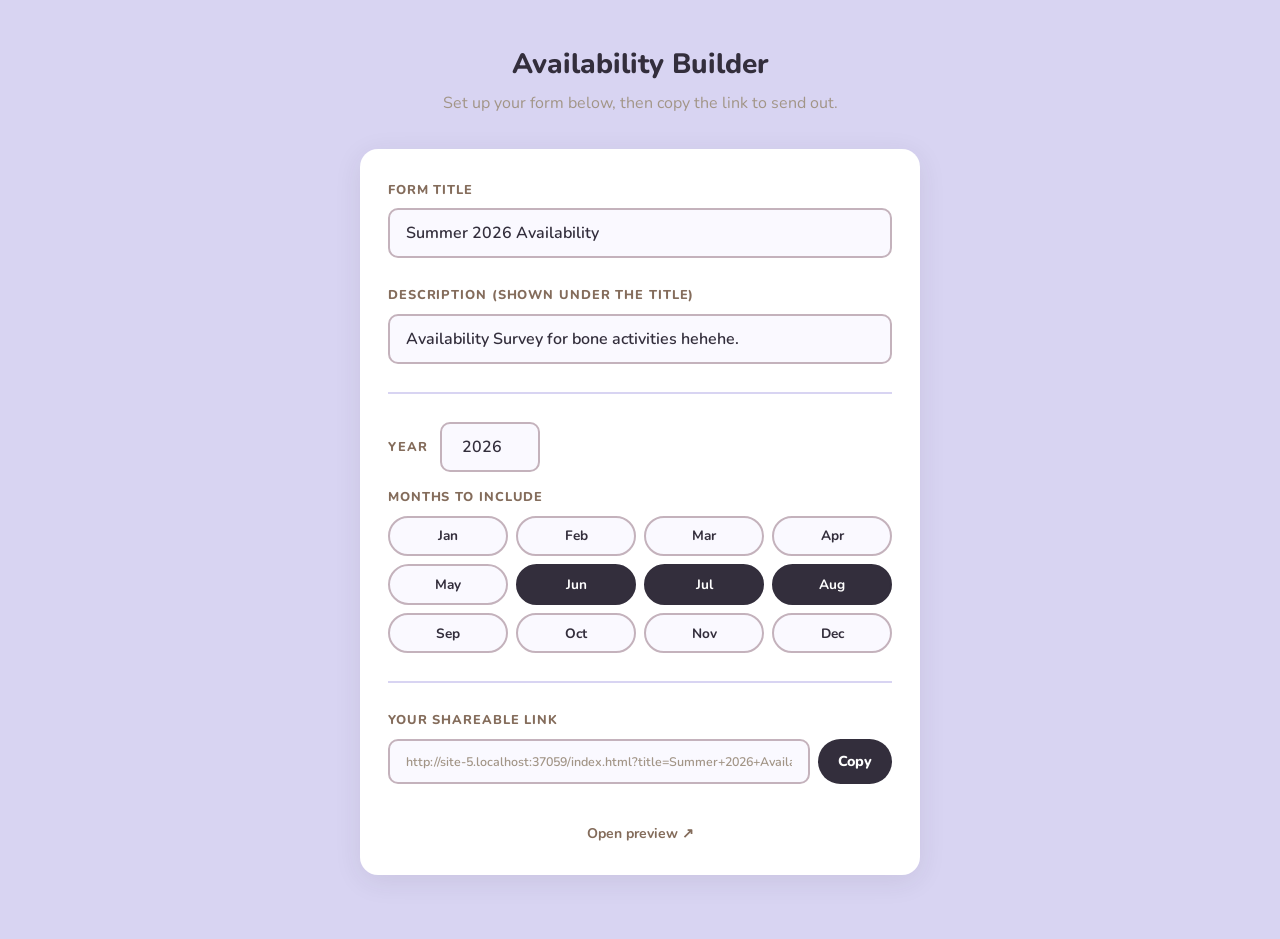
==== admin.html @ 2a5da61f "bone" ====
<!DOCTYPE html>
<html lang="en">
<head>
  <meta charset="UTF-8" />
  <meta name="viewport" content="width=device-width, initial-scale=1.0" />
  <title>Admin — Availability Builder</title>
  <link href="https://fonts.googleapis.com/css2?family=Nunito:wght@400;600;700;800&display=swap" rel="stylesheet" />
  <link rel="stylesheet" href="style.css" />
  <style>
    /* Admin-only styles */
    body { padding: 1.5rem 1rem 4rem; }

    .admin-wrap {
      max-width: 560px;
      margin: 0 auto;
    }

    .admin-header {
      text-align: center;
      padding: 1.5rem 0 0.25rem;
    }

    .admin-header h1 { font-size: 1.75rem; }
    .admin-header p  { margin-top: 0.35rem; }

    .admin-card {
      background: var(--white);
      border-radius: var(--radius);
      padding: 2rem 1.75rem;
      box-shadow: 0 6px 28px rgba(51, 46, 60, 0.09);
      margin-top: 1.75rem;
    }

    .admin-section {
      margin-bottom: 1.75rem;
    }

    .admin-section:last-child {
      margin-bottom: 0;
    }

    .section-label {
      display: block;
      font-size: 0.8rem;
      font-weight: 800;
      color: var(--olive-wood);
      text-transform: uppercase;
      letter-spacing: 0.07em;
      margin-bottom: 0.6rem;
    }

    /* Text + number inputs in admin */
    .admin-card input[type="text"],
    .admin-card input[type="number"] {
      width: 100%;
      padding: 0.75rem 1rem;
      border: 2px solid var(--thistle);
      border-radius: var(--radius-sm);
      font-family: 'Nunito', sans-serif;
      font-size: 1rem;
      font-weight: 600;
      color: var(--shadow-grey);
      background: #faf9ff;
      outline: none;
      transition: border-color 0.2s;
      box-sizing: border-box;
    }

    .admin-card input[type="text"]:focus,
    .admin-card input[type="number"]:focus {
      border-color: var(--olive-wood);
    }

    .admin-card input::placeholder {
      color: var(--thistle);
      font-weight: 400;
    }

    /* Year row */
    .year-row {
      display: flex;
      align-items: center;
      gap: 0.75rem;
      margin-bottom: 1rem;
    }

    .year-row .section-label {
      margin: 0;
      white-space: nowrap;
    }

    .year-row input[type="number"] {
      width: 100px;
      text-align: center;
    }

    /* Month pills */
    .month-grid {
      display: grid;
      grid-template-columns: repeat(4, 1fr);
      gap: 8px;
    }

    .month-pill {
      padding: 0.55rem 0.25rem;
      border-radius: 999px;
      border: 2px solid var(--thistle);
      background: #faf9ff;
      font-family: 'Nunito', sans-serif;
      font-size: 0.85rem;
      font-weight: 700;
      color: var(--shadow-grey);
      cursor: pointer;
      text-align: center;
      transition: background 0.15s, border-color 0.15s, color 0.15s;
      user-select: none;
      -webkit-user-select: none;
    }

    .month-pill:hover:not(.selected) {
      border-color: var(--olive-wood);
    }

    .month-pill.selected {
      background: var(--shadow-grey);
      border-color: var(--shadow-grey);
      color: var(--white);
    }

    /* Link output */
    .link-row {
      display: flex;
      gap: 0.5rem;
      align-items: stretch;
    }

    .link-row input[type="text"] {
      flex: 1;
      font-size: 0.78rem;
      color: var(--dusty-taupe);
      cursor: default;
    }

    .btn-copy {
      padding: 0 1.25rem;
      border: none;
      border-radius: 999px;
      background: var(--shadow-grey);
      color: var(--white);
      font-family: 'Nunito', sans-serif;
      font-size: 0.9rem;
      font-weight: 800;
      cursor: pointer;
      white-space: nowrap;
      transition: opacity 0.2s;
    }

    .btn-copy:hover { opacity: 0.82; }

    .copy-confirm {
      text-align: center;
      font-size: 0.875rem;
      font-weight: 700;
      color: #4fa876;
      min-height: 1.4em;
      margin-top: 0.5rem;
    }

    .open-preview {
      display: block;
      text-align: center;
      margin-top: 0.75rem;
      font-size: 0.875rem;
      font-weight: 700;
      color: var(--olive-wood);
      text-decoration: none;
    }

    .open-preview:hover { text-decoration: underline; }

    /* Divider */
    .divider {
      border: none;
      border-top: 2px solid var(--lavender);
      margin: 1.75rem 0;
    }
  </style>
</head>
<body>
  <div class="admin-wrap">

    <div class="admin-header">
      <h1>Availability Builder</h1>
      <p>Set up your form below, then copy the link to send out.</p>
    </div>

    <div class="admin-card">

      <!-- Title -->
      <div class="admin-section">
        <span class="section-label">Form title</span>
        <input type="text" id="input-title" value="Summer 2026 Availability" placeholder="e.g. Summer 2026 Availability" />
      </div>

      <!-- Subtitle -->
      <div class="admin-section">
        <span class="section-label">Description (shown under the title)</span>
        <input type="text" id="input-subtitle" value="Availability Survey for bone activities hehehe." placeholder="Short instruction for your respondents" />
      </div>

      <hr class="divider" />

      <!-- Year + Month picker -->
      <div class="admin-section">
        <div class="year-row">
          <span class="section-label">Year</span>
          <input type="number" id="input-year" value="2026" min="2024" max="2035" />
        </div>
        <span class="section-label">Months to include</span>
        <div class="month-grid" id="month-grid">
          <!-- Pills injected by admin.js -->
        </div>
      </div>

      <hr class="divider" />

      <!-- Generated link -->
      <div class="admin-section">
        <span class="section-label">Your shareable link</span>
        <div class="link-row">
          <input type="text" id="output-link" readonly />
          <button class="btn-copy" id="btn-copy">Copy</button>
        </div>
        <p id="copy-confirm" class="copy-confirm"></p>
        <a id="open-preview" class="open-preview" href="#" target="_blank">Open preview ↗</a>
      </div>

    </div>
  </div>

  <script src="admin.js"></script>
</body>
</html>
---- style.css ----
/* === Variables === */
:root {
  --lavender:       #d8d4f2;
  --thistle:        #c4b2bc;
  --dusty-taupe:    #a29587;
  --olive-wood:     #846c5b;
  --shadow-grey:    #332e3c;
  --available:      #7ec8a0;
  --available-dark: #4fa876;
  --white:          #ffffff;
  --radius:         18px;
  --radius-sm:      10px;
  --card-shadow:    0 4px 8px rgba(51, 46, 60, 0.08),
                    0 12px 32px rgba(51, 46, 60, 0.14),
                    0 24px 48px rgba(51, 46, 60, 0.06);
}

/* === Reset === */
*, *::before, *::after {
  box-sizing: border-box;
  margin: 0;
  padding: 0;
}

/* === Base === */
body {
  font-family: 'Nunito', sans-serif;
  background-color: var(--lavender);
  color: var(--shadow-grey);
  min-height: 100vh;
  padding: 2rem 1.25rem 5rem;
  -webkit-font-smoothing: antialiased;
}

/* === Screens === */
.screen {
  display: none;
  max-width: 660px;
  margin: 0 auto;
}

.screen.active {
  display: block;
}

/* === Loading Overlay === */
.overlay {
  position: fixed;
  inset: 0;
  background: rgba(216, 212, 242, 0.88);
  display: flex;
  flex-direction: column;
  align-items: center;
  justify-content: center;
  gap: 1rem;
  z-index: 100;
  font-size: 1rem;
  font-weight: 700;
  color: var(--shadow-grey);
}

.overlay.hidden {
  display: none;
}

.spinner {
  width: 42px;
  height: 42px;
  border: 4px solid var(--thistle);
  border-top-color: var(--olive-wood);
  border-radius: 50%;
  animation: spin 0.75s linear infinite;
}

@keyframes spin {
  to { transform: rotate(360deg); }
}

/* === Home cat image === */
.home-cat {
  width: 300px;
  height: 300px;
  object-fit: contain;
  margin-bottom: 1rem;
}

/* === Card === */
.card {
  background: var(--white);
  border-radius: var(--radius);
  padding: 2.5rem 2rem;
  box-shadow: var(--card-shadow);
  box-shadow: #332e3c;
  text-align: center;
  margin-top: 3rem;
  border-color: #332e3c;
}

/* === Typography === */
h1 {
  font-size: 2rem;
  font-weight: 800;
  color: var(--shadow-grey);
  margin-bottom: 0.6rem;
  line-height: 1.2;
}

h2 {
  font-size: 1.5rem;
  font-weight: 800;
  color: var(--shadow-grey);
  margin-bottom: 0.5rem;
}

p {
  color: var(--dusty-taupe);
  font-size: 1rem;
  line-height: 1.6;
}

/* === Form Field === */
.field {
  margin: 1.75rem 0 1.25rem;
  text-align: left;
}

label {
  display: block;
  font-size: 0.8rem;
  font-weight: 800;
  color: var(--olive-wood);
  text-transform: uppercase;
  letter-spacing: 0.07em;
  margin-bottom: 0.5rem;
}

input[type="text"] {
  width: 100%;
  padding: 0.85rem 1rem;
  border: 2px solid var(--thistle);
  border-radius: var(--radius-sm);
  font-family: 'Nunito', sans-serif;
  font-size: 1rem;
  font-weight: 600;
  color: var(--shadow-grey);
  background: #faf9ff;
  outline: none;
  transition: border-color 0.2s;
  /* Prevents iOS zoom on focus */
  font-size: max(1rem, 16px);
}

input[type="text"]:focus {
  border-color: var(--olive-wood);
}

input[type="text"]::placeholder {
  color: var(--thistle);
  font-weight: 400;
}

/* === Error === */
.error {
  color: #b94040;
  font-size: 0.85rem;
  font-weight: 700;
  margin-top: 0.5rem;
}

.hidden {
  display: none !important;
}

/* === Buttons === */
.btn {
  display: block;
  width: 100%;
  padding: 0.9rem 2rem;
  border: none;
  border-radius: 999px;
  font-family: 'Nunito', sans-serif;
  font-size: 1rem;
  font-weight: 800;
  cursor: pointer;
  transition: opacity 0.2s, transform 0.1s;
  /* Better tap feel on mobile */
  -webkit-tap-highlight-color: transparent;
  touch-action: manipulation;
}

.btn:active {
  transform: scale(0.97);
}

.btn.primary {
  background: var(--shadow-grey);
  color: var(--white);
}

.btn.primary:hover {
  opacity: 0.82;
}

.btn.secondary {
  background: var(--lavender);
  color: var(--shadow-grey);
  margin-top: 1rem;
}

.btn.secondary:hover {
  opacity: 0.75;
}

/* === Calendar Screen Header === */
.cal-header {
  text-align: center;
  padding: 2rem 0 1.25rem;
}

#cal-greeting {
  font-size: 1.05rem;
  font-weight: 700;
  color: var(--shadow-grey);
  line-height: 1.5;
}

/* === Month Block === */
.month-block {
  background: var(--white);
  border-radius: var(--radius);
  padding: 1.75rem 1.5rem;
  margin-bottom: 1.5rem;
  box-shadow: var(--card-shadow);
}

.month-title {
  text-align: center;
  font-size: 1.2rem;
  font-weight: 800;
  color: var(--shadow-grey);
  margin-bottom: 1rem;
  letter-spacing: 0.02em;
}

/* === Calendar Grid === */
.cal-grid {
  display: grid;
  grid-template-columns: repeat(7, 1fr);
  gap: 5px;
}

.day-header {
  text-align: center;
  font-size: 0.7rem;
  font-weight: 800;
  color: var(--dusty-taupe);
  text-transform: uppercase;
  letter-spacing: 0.05em;
  padding-bottom: 0.5rem;
}

.day-cell {
  aspect-ratio: 1;
  display: flex;
  align-items: center;
  justify-content: center;
  border-radius: var(--radius-sm);
  font-size: 0.9rem;
  font-weight: 700;
  cursor: pointer;
  color: var(--shadow-grey);
  background: #f7f5ff;
  border: 2px solid transparent;
  transition: background 0.15s, color 0.15s, border-color 0.15s, transform 0.1s;
  user-select: none;
  -webkit-user-select: none;
  -webkit-tap-highlight-color: transparent;
  touch-action: manipulation;
}

.day-cell:hover {
  border-color: var(--thistle);
}

.day-cell:active {
  transform: scale(0.9);
}

.day-cell.empty {
  background: transparent;
  border: none;
  cursor: default;
  pointer-events: none;
}

.day-cell.selected {
  background: var(--available);
  color: #1a4d35;
  border-color: var(--available-dark);
  font-weight: 800;
}

/* === Submit Bar === */
.submit-bar {
  padding: 0.5rem 0 2rem;
}

/* === Confirmation Screen === */
.big-check {
  font-size: 3.5rem;
  color: var(--available);
  display: block;
  margin-bottom: 0.75rem;
}

#screen-confirm .card {
  margin-top: 4rem;
}

#screen-confirm .card p {
  margin-top: 0.4rem;
}

/* ═══════════════════════════════════════
   RESPONSIVE
═══════════════════════════════════════ */

/* Tablet and below */
@media (max-width: 600px) {
  body {
    padding: 1.5rem 1rem 4rem;
  }

  .card {
    padding: 2rem 1.5rem;
    margin-top: 2rem;
    border-radius: 16px;
  }

  h1 {
    font-size: 1.7rem;
  }

  .month-block {
    padding: 1.5rem 1.1rem;
    border-radius: 16px;
  }

  .cal-grid {
    gap: 4px;
  }
}

/* Small phones (iPhone SE, Galaxy A series, etc.) */
@media (max-width: 400px) {
  body {
    padding: 1rem 0.6rem 3rem;
  }

  .card {
    padding: 1.75rem 1.1rem;
    margin-top: 1.5rem;
    border-radius: 14px;
  }

  h1 {
    font-size: 1.45rem;
  }

  h2 {
    font-size: 1.25rem;
  }

  .cal-header {
    padding: 1.25rem 0 1rem;
  }

  #cal-greeting {
    font-size: 0.95rem;
  }

  .month-block {
    padding: 1.25rem 0.75rem;
    margin-bottom: 1rem;
    border-radius: 14px;
  }

  .month-title {
    font-size: 1.05rem;
    margin-bottom: 0.75rem;
  }

  .day-header {
    font-size: 0.62rem;
    padding-bottom: 0.35rem;
  }

  .day-cell {
    font-size: 0.78rem;
    border-radius: 6px;
    border-width: 1.5px;
  }

  .cal-grid {
    gap: 3px;
  }

  .btn {
    padding: 0.85rem 1.5rem;
    font-size: 0.95rem;
  }

  .big-check {
    font-size: 2.75rem;
  }

  #screen-confirm .card {
    margin-top: 2rem;
  }
}

/* Touch devices — slightly bigger tap area for day cells */
@media (pointer: coarse) {
  .day-cell {
    border-radius: 8px;
  }

  .day-cell:hover {
    border-color: transparent;
  }
}
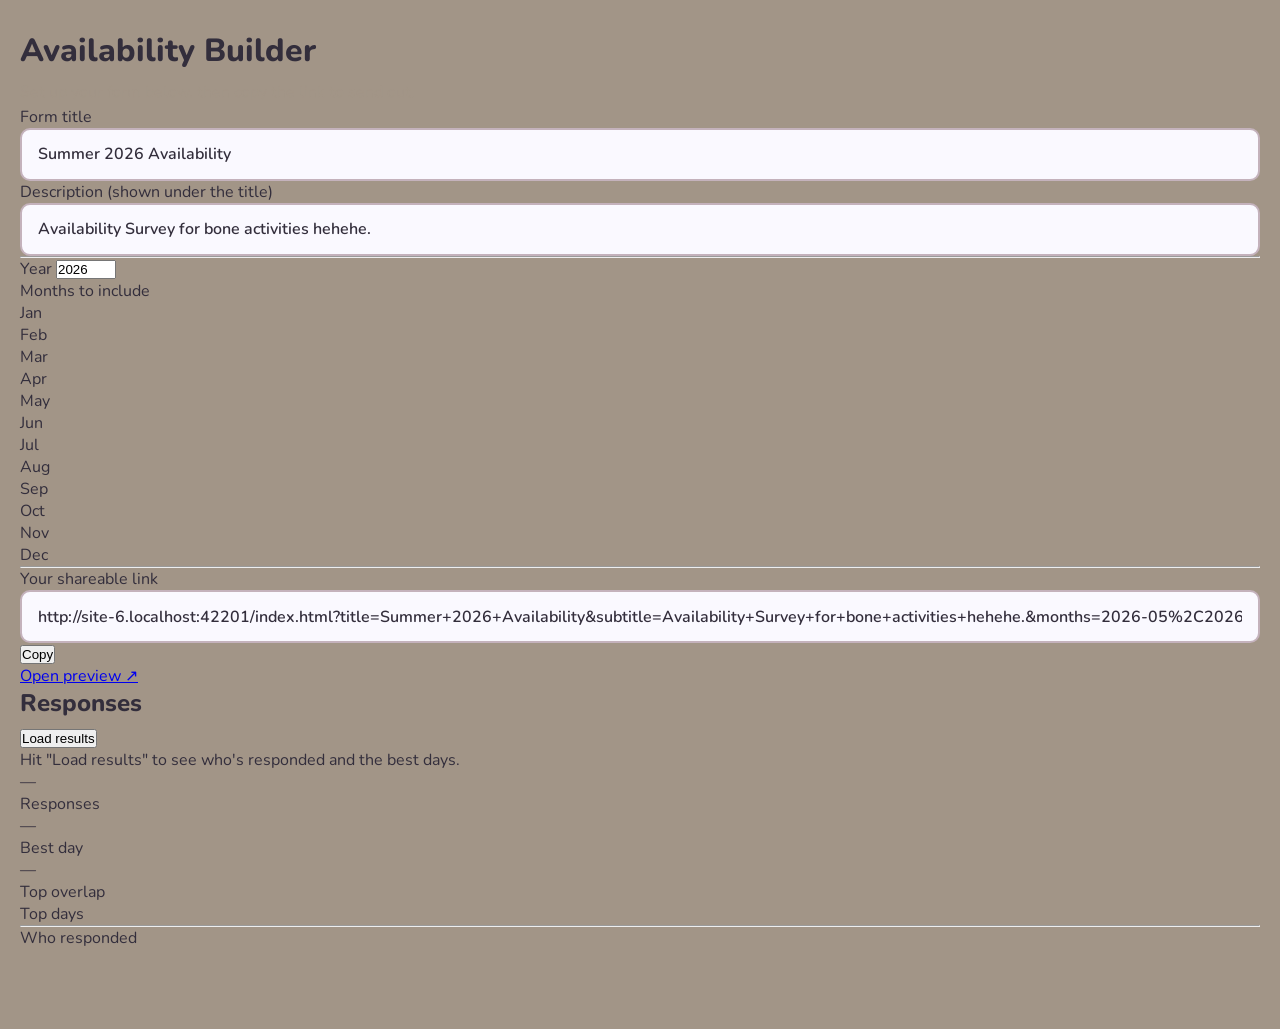
==== commit 02934f27: "added data" ====
--- a/admin.html
+++ b/admin.html
@@ -6,185 +6,6 @@
   <title>Admin — Availability Builder</title>
   <link href="https://fonts.googleapis.com/css2?family=Nunito:wght@400;600;700;800&display=swap" rel="stylesheet" />
   <link rel="stylesheet" href="style.css" />
-  <style>
-    /* Admin-only styles */
-    body { padding: 1.5rem 1rem 4rem; }
-
-    .admin-wrap {
-      max-width: 560px;
-      margin: 0 auto;
-    }
-
-    .admin-header {
-      text-align: center;
-      padding: 1.5rem 0 0.25rem;
-    }
-
-    .admin-header h1 { font-size: 1.75rem; }
-    .admin-header p  { margin-top: 0.35rem; }
-
-    .admin-card {
-      background: var(--white);
-      border-radius: var(--radius);
-      padding: 2rem 1.75rem;
-      box-shadow: 0 6px 28px rgba(51, 46, 60, 0.09);
-      margin-top: 1.75rem;
-    }
-
-    .admin-section {
-      margin-bottom: 1.75rem;
-    }
-
-    .admin-section:last-child {
-      margin-bottom: 0;
-    }
-
-    .section-label {
-      display: block;
-      font-size: 0.8rem;
-      font-weight: 800;
-      color: var(--olive-wood);
-      text-transform: uppercase;
-      letter-spacing: 0.07em;
-      margin-bottom: 0.6rem;
-    }
-
-    /* Text + number inputs in admin */
-    .admin-card input[type="text"],
-    .admin-card input[type="number"] {
-      width: 100%;
-      padding: 0.75rem 1rem;
-      border: 2px solid var(--thistle);
-      border-radius: var(--radius-sm);
-      font-family: 'Nunito', sans-serif;
-      font-size: 1rem;
-      font-weight: 600;
-      color: var(--shadow-grey);
-      background: #faf9ff;
-      outline: none;
-      transition: border-color 0.2s;
-      box-sizing: border-box;
-    }
-
-    .admin-card input[type="text"]:focus,
-    .admin-card input[type="number"]:focus {
-      border-color: var(--olive-wood);
-    }
-
-    .admin-card input::placeholder {
-      color: var(--thistle);
-      font-weight: 400;
-    }
-
-    /* Year row */
-    .year-row {
-      display: flex;
-      align-items: center;
-      gap: 0.75rem;
-      margin-bottom: 1rem;
-    }
-
-    .year-row .section-label {
-      margin: 0;
-      white-space: nowrap;
-    }
-
-    .year-row input[type="number"] {
-      width: 100px;
-      text-align: center;
-    }
-
-    /* Month pills */
-    .month-grid {
-      display: grid;
-      grid-template-columns: repeat(4, 1fr);
-      gap: 8px;
-    }
-
-    .month-pill {
-      padding: 0.55rem 0.25rem;
-      border-radius: 999px;
-      border: 2px solid var(--thistle);
-      background: #faf9ff;
-      font-family: 'Nunito', sans-serif;
-      font-size: 0.85rem;
-      font-weight: 700;
-      color: var(--shadow-grey);
-      cursor: pointer;
-      text-align: center;
-      transition: background 0.15s, border-color 0.15s, color 0.15s;
-      user-select: none;
-      -webkit-user-select: none;
-    }
-
-    .month-pill:hover:not(.selected) {
-      border-color: var(--olive-wood);
-    }
-
-    .month-pill.selected {
-      background: var(--shadow-grey);
-      border-color: var(--shadow-grey);
-      color: var(--white);
-    }
-
-    /* Link output */
-    .link-row {
-      display: flex;
-      gap: 0.5rem;
-      align-items: stretch;
-    }
-
-    .link-row input[type="text"] {
-      flex: 1;
-      font-size: 0.78rem;
-      color: var(--dusty-taupe);
-      cursor: default;
-    }
-
-    .btn-copy {
-      padding: 0 1.25rem;
-      border: none;
-      border-radius: 999px;
-      background: var(--shadow-grey);
-      color: var(--white);
-      font-family: 'Nunito', sans-serif;
-      font-size: 0.9rem;
-      font-weight: 800;
-      cursor: pointer;
-      white-space: nowrap;
-      transition: opacity 0.2s;
-    }
-
-    .btn-copy:hover { opacity: 0.82; }
-
-    .copy-confirm {
-      text-align: center;
-      font-size: 0.875rem;
-      font-weight: 700;
-      color: #4fa876;
-      min-height: 1.4em;
-      margin-top: 0.5rem;
-    }
-
-    .open-preview {
-      display: block;
-      text-align: center;
-      margin-top: 0.75rem;
-      font-size: 0.875rem;
-      font-weight: 700;
-      color: var(--olive-wood);
-      text-decoration: none;
-    }
-
-    .open-preview:hover { text-decoration: underline; }
-
-    /* Divider */
-    .divider {
-      border: none;
-      border-top: 2px solid var(--lavender);
-      margin: 1.75rem 0;
-    }
-  </style>
 </head>
 <body>
   <div class="admin-wrap">
@@ -194,15 +15,14 @@
       <p>Set up your form below, then copy the link to send out.</p>
     </div>
 
+    <!-- Link builder card -->
     <div class="admin-card">
 
-      <!-- Title -->
       <div class="admin-section">
         <span class="section-label">Form title</span>
         <input type="text" id="input-title" value="Summer 2026 Availability" placeholder="e.g. Summer 2026 Availability" />
       </div>
 
-      <!-- Subtitle -->
       <div class="admin-section">
         <span class="section-label">Description (shown under the title)</span>
         <input type="text" id="input-subtitle" value="Availability Survey for bone activities hehehe." placeholder="Short instruction for your respondents" />
@@ -210,21 +30,17 @@
 
       <hr class="divider" />
 
-      <!-- Year + Month picker -->
       <div class="admin-section">
         <div class="year-row">
           <span class="section-label">Year</span>
           <input type="number" id="input-year" value="2026" min="2024" max="2035" />
         </div>
         <span class="section-label">Months to include</span>
-        <div class="month-grid" id="month-grid">
-          <!-- Pills injected by admin.js -->
-        </div>
+        <div class="month-grid" id="month-grid"></div>
       </div>
 
       <hr class="divider" />
 
-      <!-- Generated link -->
       <div class="admin-section">
         <span class="section-label">Your shareable link</span>
         <div class="link-row">
@@ -236,8 +52,48 @@
       </div>
 
     </div>
+
+    <!-- Results card -->
+    <div class="admin-card">
+      <div class="results-header">
+        <h2>Responses</h2>
+        <button class="btn-load" id="btn-load">Load results</button>
+      </div>
+
+      <div class="results-placeholder" id="results-placeholder">
+        Hit "Load results" to see who's responded and the best days.
+      </div>
+
+      <div class="results-content" id="results-content">
+
+        <div class="stat-row">
+          <div class="stat-box">
+            <div class="stat-num" id="stat-responses">—</div>
+            <div class="stat-lbl">Responses</div>
+          </div>
+          <div class="stat-box">
+            <div class="stat-num" id="stat-best-day">—</div>
+            <div class="stat-lbl">Best day</div>
+          </div>
+          <div class="stat-box">
+            <div class="stat-num" id="stat-overlap">—</div>
+            <div class="stat-lbl">Top overlap</div>
+          </div>
+        </div>
+
+        <span class="results-section-label">Top days</span>
+        <div class="bar-list" id="bar-list"></div>
+
+        <hr class="divider" />
+
+        <span class="results-section-label">Who responded</span>
+        <div class="person-list" id="person-list"></div>
+
+      </div>
+    </div>
+
   </div>
 
   <script src="admin.js"></script>
 </body>
-</html>
+</html>
--- a/style.css
+++ b/style.css
@@ -25,7 +25,7 @@
 /* === Base === */
 body {
   font-family: 'Nunito', sans-serif;
-  background-color: var(--lavender);
+  background-color: var(--dusty-taupe);
   color: var(--shadow-grey);
   min-height: 100vh;
   padding: 2rem 1.25rem 5rem;
@@ -78,8 +78,8 @@
 
 /* === Home cat image === */
 .home-cat {
-  width: 300px;
-  height: 300px;
+  width: 350px;
+  height: 350px;
   object-fit: contain;
   margin-bottom: 1rem;
 }
@@ -306,11 +306,12 @@
 }
 
 /* === Confirmation Screen === */
-.big-check {
-  font-size: 3.5rem;
-  color: var(--available);
-  display: block;
-  margin-bottom: 0.75rem;
+.confirm-img {
+  width: 280px;
+  height: 280px;
+  object-fit: cover;
+  margin-bottom: 1rem;
+  box-shadow: var(--card-shadow);
 }
 
 #screen-confirm .card {
@@ -428,4 +429,174 @@
   .day-cell:hover {
     border-color: transparent;
   }
-}
+  /* ── Admin Results Card ── */
+.results-header {
+  display: flex;
+  align-items: center;
+  justify-content: space-between;
+  margin-bottom: 1.25rem;
+}
+
+.results-header h2 {
+  font-size: 1.1rem;
+  font-weight: 800;
+  color: var(--shadow-grey);
+  margin: 0;
+}
+
+.btn-load {
+  padding: 0.55rem 1.4rem;
+  border: none;
+  border-radius: 999px;
+  background: var(--shadow-grey);
+  color: var(--white);
+  font-family: 'Nunito', sans-serif;
+  font-size: 0.875rem;
+  font-weight: 800;
+  cursor: pointer;
+  transition: opacity 0.2s;
+}
+
+.btn-load:hover { opacity: 0.82; }
+.btn-load:disabled { opacity: 0.45; cursor: default; }
+
+.stat-row {
+  display: grid;
+  grid-template-columns: repeat(3, 1fr);
+  gap: 10px;
+  margin-bottom: 1.5rem;
+}
+
+.stat-box {
+  background: #faf9ff;
+  border: 2px solid var(--lavender);
+  border-radius: var(--radius-sm);
+  padding: 0.9rem 0.5rem;
+  text-align: center;
+}
+
+.stat-box .stat-num {
+  font-size: 1.4rem;
+  font-weight: 800;
+  color: var(--shadow-grey);
+  line-height: 1;
+}
+
+.stat-box .stat-lbl {
+  font-size: 0.72rem;
+  font-weight: 700;
+  color: var(--olive-wood);
+  text-transform: uppercase;
+  letter-spacing: 0.06em;
+  margin-top: 0.3rem;
+}
+
+.results-section-label {
+  font-size: 0.75rem;
+  font-weight: 800;
+  color: var(--olive-wood);
+  text-transform: uppercase;
+  letter-spacing: 0.07em;
+  margin-bottom: 0.75rem;
+  display: block;
+}
+
+.bar-list {
+  display: flex;
+  flex-direction: column;
+  gap: 7px;
+  margin-bottom: 1.5rem;
+}
+
+.bar-row {
+  display: flex;
+  align-items: center;
+  gap: 10px;
+}
+
+.bar-date {
+  font-size: 0.78rem;
+  font-weight: 700;
+  color: var(--shadow-grey);
+  width: 58px;
+  flex-shrink: 0;
+}
+
+.bar-track {
+  flex: 1;
+  height: 9px;
+  background: var(--lavender);
+  border-radius: 999px;
+  overflow: hidden;
+}
+
+.bar-fill {
+  height: 100%;
+  border-radius: 999px;
+  background: var(--shadow-grey);
+  transition: width 0.4s ease;
+}
+
+.bar-count {
+  font-size: 0.78rem;
+  font-weight: 800;
+  color: var(--shadow-grey);
+  width: 20px;
+  text-align: right;
+  flex-shrink: 0;
+}
+
+.person-list {
+  display: flex;
+  flex-direction: column;
+}
+
+.person-row {
+  display: flex;
+  align-items: center;
+  gap: 10px;
+  padding: 0.6rem 0;
+  border-bottom: 1px solid var(--lavender);
+}
+
+.person-row:last-child { border-bottom: none; }
+
+.avatar {
+  width: 30px;
+  height: 30px;
+  border-radius: 50%;
+  background: var(--lavender);
+  display: flex;
+  align-items: center;
+  justify-content: center;
+  font-size: 0.7rem;
+  font-weight: 800;
+  color: var(--shadow-grey);
+  flex-shrink: 0;
+  text-transform: uppercase;
+}
+
+.person-name {
+  font-size: 0.9rem;
+  font-weight: 700;
+  color: var(--shadow-grey);
+  flex: 1;
+}
+
+.person-days {
+  font-size: 0.78rem;
+  font-weight: 600;
+  color: var(--olive-wood);
+}
+
+.results-placeholder {
+  text-align: center;
+  padding: 2rem 0 0.5rem;
+  color: var(--dusty-taupe);
+  font-size: 0.9rem;
+  font-weight: 600;
+}
+
+.results-content { display: none; }
+.results-content.visible { display: block; }
+}
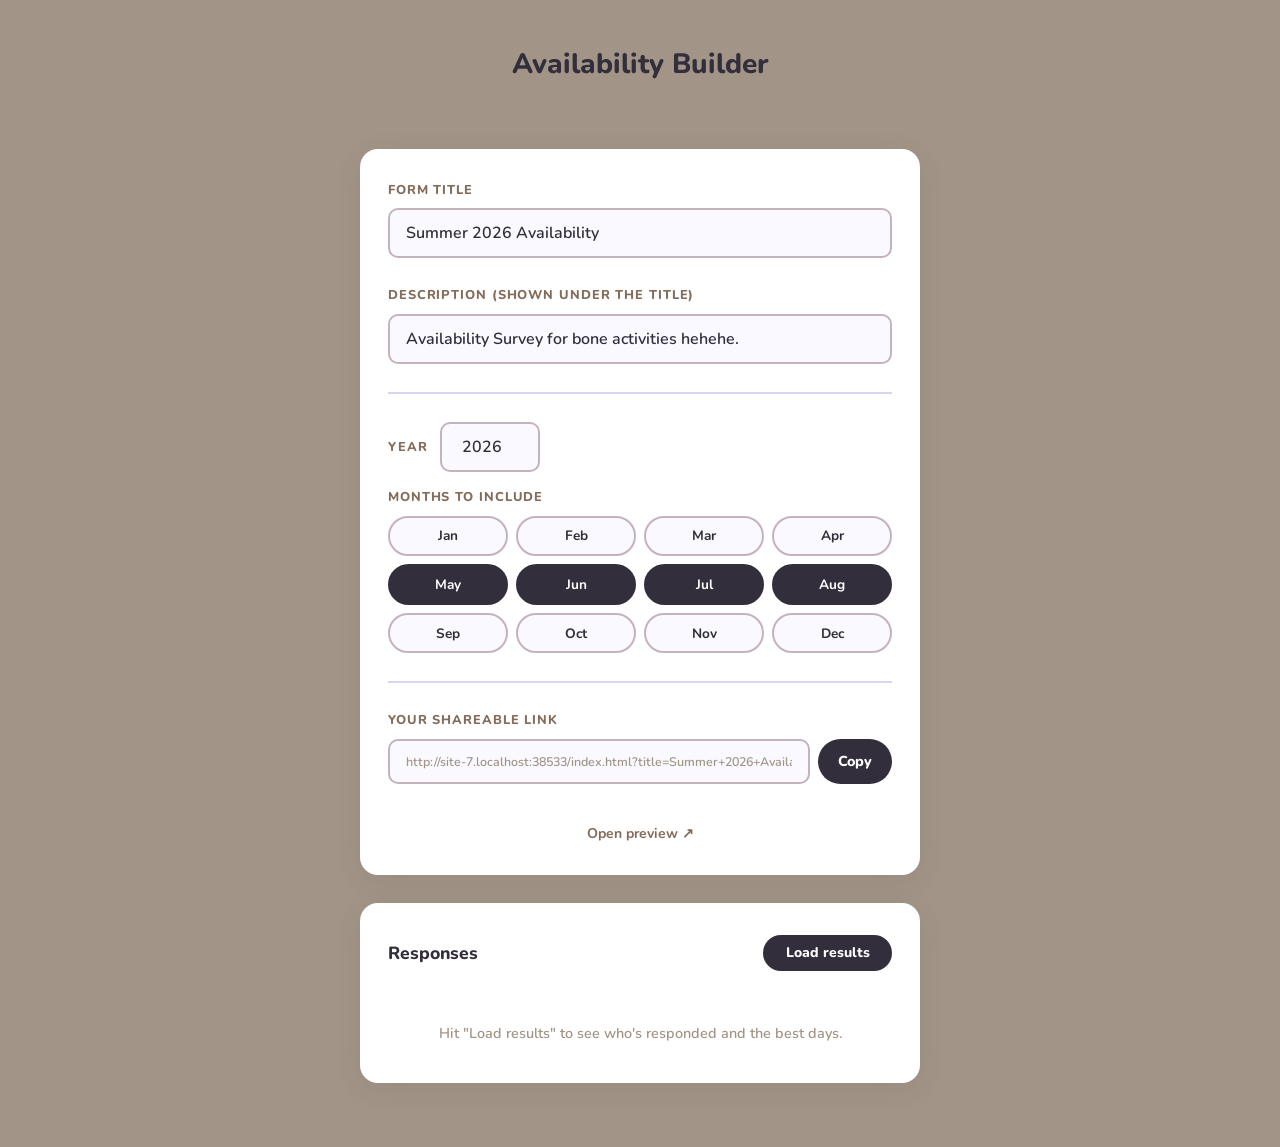
==== commit b403876e: "added css" ====
--- a/admin.html
+++ b/admin.html
@@ -6,6 +6,346 @@
   <title>Admin — Availability Builder</title>
   <link href="https://fonts.googleapis.com/css2?family=Nunito:wght@400;600;700;800&display=swap" rel="stylesheet" />
   <link rel="stylesheet" href="style.css" />
+  <style>
+    body { padding: 1.5rem 1rem 4rem; }
+
+    .admin-wrap {
+      max-width: 560px;
+      margin: 0 auto;
+    }
+
+    .admin-header {
+      text-align: center;
+      padding: 1.5rem 0 0.25rem;
+    }
+
+    .admin-header h1 { font-size: 1.75rem; }
+    .admin-header p  { margin-top: 0.35rem; }
+
+    .admin-card {
+      background: var(--white);
+      border-radius: var(--radius);
+      padding: 2rem 1.75rem;
+      box-shadow: 0 6px 28px rgba(51, 46, 60, 0.09);
+      margin-top: 1.75rem;
+    }
+
+    .admin-section {
+      margin-bottom: 1.75rem;
+    }
+
+    .admin-section:last-child {
+      margin-bottom: 0;
+    }
+
+    .section-label {
+      display: block;
+      font-size: 0.8rem;
+      font-weight: 800;
+      color: var(--olive-wood);
+      text-transform: uppercase;
+      letter-spacing: 0.07em;
+      margin-bottom: 0.6rem;
+    }
+
+    .admin-card input[type="text"],
+    .admin-card input[type="number"] {
+      width: 100%;
+      padding: 0.75rem 1rem;
+      border: 2px solid var(--thistle);
+      border-radius: var(--radius-sm);
+      font-family: 'Nunito', sans-serif;
+      font-size: 1rem;
+      font-weight: 600;
+      color: var(--shadow-grey);
+      background: #faf9ff;
+      outline: none;
+      transition: border-color 0.2s;
+      box-sizing: border-box;
+    }
+
+    .admin-card input[type="text"]:focus,
+    .admin-card input[type="number"]:focus {
+      border-color: var(--olive-wood);
+    }
+
+    .admin-card input::placeholder {
+      color: var(--thistle);
+      font-weight: 400;
+    }
+
+    .year-row {
+      display: flex;
+      align-items: center;
+      gap: 0.75rem;
+      margin-bottom: 1rem;
+    }
+
+    .year-row .section-label { margin: 0; white-space: nowrap; }
+    .year-row input[type="number"] { width: 100px; text-align: center; }
+
+    .month-grid {
+      display: grid;
+      grid-template-columns: repeat(4, 1fr);
+      gap: 8px;
+    }
+
+    .month-pill {
+      padding: 0.55rem 0.25rem;
+      border-radius: 999px;
+      border: 2px solid var(--thistle);
+      background: #faf9ff;
+      font-family: 'Nunito', sans-serif;
+      font-size: 0.85rem;
+      font-weight: 700;
+      color: var(--shadow-grey);
+      cursor: pointer;
+      text-align: center;
+      transition: background 0.15s, border-color 0.15s, color 0.15s;
+      user-select: none;
+      -webkit-user-select: none;
+    }
+
+    .month-pill:hover:not(.selected) { border-color: var(--olive-wood); }
+
+    .month-pill.selected {
+      background: var(--shadow-grey);
+      border-color: var(--shadow-grey);
+      color: var(--white);
+    }
+
+    .link-row {
+      display: flex;
+      gap: 0.5rem;
+      align-items: stretch;
+    }
+
+    .link-row input[type="text"] {
+      flex: 1;
+      font-size: 0.78rem;
+      color: var(--dusty-taupe);
+      cursor: default;
+    }
+
+    .btn-copy {
+      padding: 0 1.25rem;
+      border: none;
+      border-radius: 999px;
+      background: var(--shadow-grey);
+      color: var(--white);
+      font-family: 'Nunito', sans-serif;
+      font-size: 0.9rem;
+      font-weight: 800;
+      cursor: pointer;
+      white-space: nowrap;
+      transition: opacity 0.2s;
+    }
+
+    .btn-copy:hover { opacity: 0.82; }
+
+    .copy-confirm {
+      text-align: center;
+      font-size: 0.875rem;
+      font-weight: 700;
+      color: #4fa876;
+      min-height: 1.4em;
+      margin-top: 0.5rem;
+    }
+
+    .open-preview {
+      display: block;
+      text-align: center;
+      margin-top: 0.75rem;
+      font-size: 0.875rem;
+      font-weight: 700;
+      color: var(--olive-wood);
+      text-decoration: none;
+    }
+
+    .open-preview:hover { text-decoration: underline; }
+
+    .divider {
+      border: none;
+      border-top: 2px solid var(--lavender);
+      margin: 1.75rem 0;
+    }
+
+    /* ── Results card ── */
+    .results-header {
+      display: flex;
+      align-items: center;
+      justify-content: space-between;
+      margin-bottom: 1.25rem;
+    }
+
+    .results-header h2 {
+      font-size: 1.1rem;
+      font-weight: 800;
+      color: var(--shadow-grey);
+      margin: 0;
+    }
+
+    .btn-load {
+      padding: 0.55rem 1.4rem;
+      border: none;
+      border-radius: 999px;
+      background: var(--shadow-grey);
+      color: var(--white);
+      font-family: 'Nunito', sans-serif;
+      font-size: 0.875rem;
+      font-weight: 800;
+      cursor: pointer;
+      transition: opacity 0.2s;
+    }
+
+    .btn-load:hover { opacity: 0.82; }
+    .btn-load:disabled { opacity: 0.45; cursor: default; }
+
+    /* Stat row */
+    .stat-row {
+      display: grid;
+      grid-template-columns: repeat(3, 1fr);
+      gap: 10px;
+      margin-bottom: 1.5rem;
+    }
+
+    .stat-box {
+      background: #faf9ff;
+      border: 2px solid var(--lavender);
+      border-radius: var(--radius-sm);
+      padding: 0.9rem 0.5rem;
+      text-align: center;
+    }
+
+    .stat-box .stat-num {
+      font-size: 1.4rem;
+      font-weight: 800;
+      color: var(--shadow-grey);
+      line-height: 1;
+    }
+
+    .stat-box .stat-lbl {
+      font-size: 0.72rem;
+      font-weight: 700;
+      color: var(--olive-wood);
+      text-transform: uppercase;
+      letter-spacing: 0.06em;
+      margin-top: 0.3rem;
+    }
+
+    /* Bar chart */
+    .results-section-label {
+      font-size: 0.75rem;
+      font-weight: 800;
+      color: var(--olive-wood);
+      text-transform: uppercase;
+      letter-spacing: 0.07em;
+      margin-bottom: 0.75rem;
+      display: block;
+    }
+
+    .bar-list {
+      display: flex;
+      flex-direction: column;
+      gap: 7px;
+      margin-bottom: 1.5rem;
+    }
+
+    .bar-row {
+      display: flex;
+      align-items: center;
+      gap: 10px;
+    }
+
+    .bar-date {
+      font-size: 0.78rem;
+      font-weight: 700;
+      color: var(--shadow-grey);
+      width: 58px;
+      flex-shrink: 0;
+    }
+
+    .bar-track {
+      flex: 1;
+      height: 9px;
+      background: var(--lavender);
+      border-radius: 999px;
+      overflow: hidden;
+    }
+
+    .bar-fill {
+      height: 100%;
+      border-radius: 999px;
+      background: var(--shadow-grey);
+      transition: width 0.4s ease;
+    }
+
+    .bar-count {
+      font-size: 0.78rem;
+      font-weight: 800;
+      color: var(--shadow-grey);
+      width: 20px;
+      text-align: right;
+      flex-shrink: 0;
+    }
+
+    /* People list */
+    .person-list {
+      display: flex;
+      flex-direction: column;
+      gap: 0;
+    }
+
+    .person-row {
+      display: flex;
+      align-items: center;
+      gap: 10px;
+      padding: 0.6rem 0;
+      border-bottom: 1px solid var(--lavender);
+    }
+
+    .person-row:last-child { border-bottom: none; }
+
+    .avatar {
+      width: 30px;
+      height: 30px;
+      border-radius: 50%;
+      background: var(--lavender);
+      display: flex;
+      align-items: center;
+      justify-content: center;
+      font-size: 0.7rem;
+      font-weight: 800;
+      color: var(--shadow-grey);
+      flex-shrink: 0;
+      text-transform: uppercase;
+    }
+
+    .person-name {
+      font-size: 0.9rem;
+      font-weight: 700;
+      color: var(--shadow-grey);
+      flex: 1;
+    }
+
+    .person-days {
+      font-size: 0.78rem;
+      font-weight: 600;
+      color: var(--olive-wood);
+    }
+
+    /* Empty / loading states */
+    .results-placeholder {
+      text-align: center;
+      padding: 2rem 0 0.5rem;
+      color: var(--dusty-taupe);
+      font-size: 0.9rem;
+      font-weight: 600;
+    }
+
+    .results-content { display: none; }
+    .results-content.visible { display: block; }
+  </style>
 </head>
 <body>
   <div class="admin-wrap">
--- a/style.css
+++ b/style.css
@@ -322,114 +322,7 @@
   margin-top: 0.4rem;
 }
 
-/* ═══════════════════════════════════════
-   RESPONSIVE
-═══════════════════════════════════════ */
-
-/* Tablet and below */
-@media (max-width: 600px) {
-  body {
-    padding: 1.5rem 1rem 4rem;
-  }
-
-  .card {
-    padding: 2rem 1.5rem;
-    margin-top: 2rem;
-    border-radius: 16px;
-  }
-
-  h1 {
-    font-size: 1.7rem;
-  }
-
-  .month-block {
-    padding: 1.5rem 1.1rem;
-    border-radius: 16px;
-  }
-
-  .cal-grid {
-    gap: 4px;
-  }
-}
-
-/* Small phones (iPhone SE, Galaxy A series, etc.) */
-@media (max-width: 400px) {
-  body {
-    padding: 1rem 0.6rem 3rem;
-  }
-
-  .card {
-    padding: 1.75rem 1.1rem;
-    margin-top: 1.5rem;
-    border-radius: 14px;
-  }
-
-  h1 {
-    font-size: 1.45rem;
-  }
-
-  h2 {
-    font-size: 1.25rem;
-  }
-
-  .cal-header {
-    padding: 1.25rem 0 1rem;
-  }
-
-  #cal-greeting {
-    font-size: 0.95rem;
-  }
-
-  .month-block {
-    padding: 1.25rem 0.75rem;
-    margin-bottom: 1rem;
-    border-radius: 14px;
-  }
-
-  .month-title {
-    font-size: 1.05rem;
-    margin-bottom: 0.75rem;
-  }
-
-  .day-header {
-    font-size: 0.62rem;
-    padding-bottom: 0.35rem;
-  }
-
-  .day-cell {
-    font-size: 0.78rem;
-    border-radius: 6px;
-    border-width: 1.5px;
-  }
-
-  .cal-grid {
-    gap: 3px;
-  }
-
-  .btn {
-    padding: 0.85rem 1.5rem;
-    font-size: 0.95rem;
-  }
-
-  .big-check {
-    font-size: 2.75rem;
-  }
-
-  #screen-confirm .card {
-    margin-top: 2rem;
-  }
-}
-
-/* Touch devices — slightly bigger tap area for day cells */
-@media (pointer: coarse) {
-  .day-cell {
-    border-radius: 8px;
-  }
-
-  .day-cell:hover {
-    border-color: transparent;
-  }
-  /* ── Admin Results Card ── */
+/* ── Admin Results Card ── */
 .results-header {
   display: flex;
   align-items: center;
@@ -599,4 +492,113 @@
 
 .results-content { display: none; }
 .results-content.visible { display: block; }
-}
+
+/* ═══════════════════════════════════════
+   RESPONSIVE
+═══════════════════════════════════════ */
+
+/* Tablet and below */
+@media (max-width: 600px) {
+  body {
+    padding: 1.5rem 1rem 4rem;
+  }
+
+  .card {
+    padding: 2rem 1.5rem;
+    margin-top: 2rem;
+    border-radius: 16px;
+  }
+
+  h1 {
+    font-size: 1.7rem;
+  }
+
+  .month-block {
+    padding: 1.5rem 1.1rem;
+    border-radius: 16px;
+  }
+
+  .cal-grid {
+    gap: 4px;
+  }
+}
+
+/* Small phones (iPhone SE, Galaxy A series, etc.) */
+@media (max-width: 400px) {
+  body {
+    padding: 1rem 0.6rem 3rem;
+  }
+
+  .card {
+    padding: 1.75rem 1.1rem;
+    margin-top: 1.5rem;
+    border-radius: 14px;
+  }
+
+  h1 {
+    font-size: 1.45rem;
+  }
+
+  h2 {
+    font-size: 1.25rem;
+  }
+
+  .cal-header {
+    padding: 1.25rem 0 1rem;
+  }
+
+  #cal-greeting {
+    font-size: 0.95rem;
+  }
+
+  .month-block {
+    padding: 1.25rem 0.75rem;
+    margin-bottom: 1rem;
+    border-radius: 14px;
+  }
+
+  .month-title {
+    font-size: 1.05rem;
+    margin-bottom: 0.75rem;
+  }
+
+  .day-header {
+    font-size: 0.62rem;
+    padding-bottom: 0.35rem;
+  }
+
+  .day-cell {
+    font-size: 0.78rem;
+    border-radius: 6px;
+    border-width: 1.5px;
+  }
+
+  .cal-grid {
+    gap: 3px;
+  }
+
+  .btn {
+    padding: 0.85rem 1.5rem;
+    font-size: 0.95rem;
+  }
+
+  .big-check {
+    font-size: 2.75rem;
+  }
+
+  #screen-confirm .card {
+    margin-top: 2rem;
+  }
+}
+
+/* Touch devices — slightly bigger tap area for day cells */
+@media (pointer: coarse) {
+  .day-cell {
+    border-radius: 8px;
+  }
+
+  .day-cell:hover {
+    border-color: transparent;
+  }
+  
+}
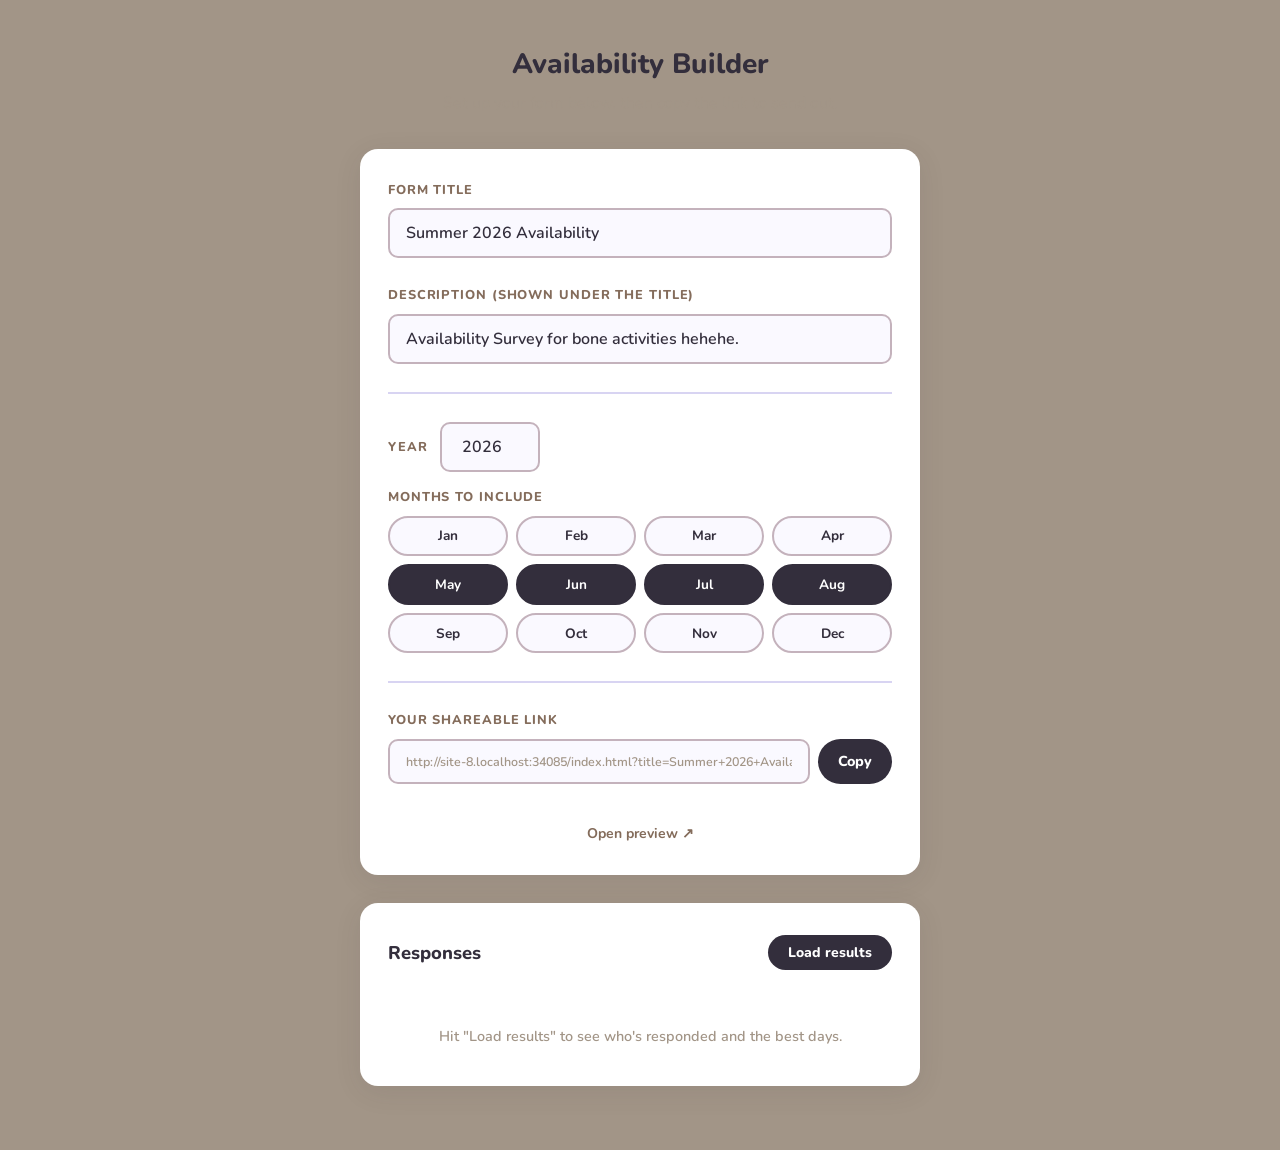
==== commit 8d8f6d60: "supabase api" ====
--- a/admin.html
+++ b/admin.html
@@ -5,347 +5,8 @@
   <meta name="viewport" content="width=device-width, initial-scale=1.0" />
   <title>Admin — Availability Builder</title>
   <link href="https://fonts.googleapis.com/css2?family=Nunito:wght@400;600;700;800&display=swap" rel="stylesheet" />
-  <link rel="stylesheet" href="style.css" />
-  <style>
-    body { padding: 1.5rem 1rem 4rem; }
-
-    .admin-wrap {
-      max-width: 560px;
-      margin: 0 auto;
-    }
-
-    .admin-header {
-      text-align: center;
-      padding: 1.5rem 0 0.25rem;
-    }
-
-    .admin-header h1 { font-size: 1.75rem; }
-    .admin-header p  { margin-top: 0.35rem; }
-
-    .admin-card {
-      background: var(--white);
-      border-radius: var(--radius);
-      padding: 2rem 1.75rem;
-      box-shadow: 0 6px 28px rgba(51, 46, 60, 0.09);
-      margin-top: 1.75rem;
-    }
-
-    .admin-section {
-      margin-bottom: 1.75rem;
-    }
-
-    .admin-section:last-child {
-      margin-bottom: 0;
-    }
-
-    .section-label {
-      display: block;
-      font-size: 0.8rem;
-      font-weight: 800;
-      color: var(--olive-wood);
-      text-transform: uppercase;
-      letter-spacing: 0.07em;
-      margin-bottom: 0.6rem;
-    }
-
-    .admin-card input[type="text"],
-    .admin-card input[type="number"] {
-      width: 100%;
-      padding: 0.75rem 1rem;
-      border: 2px solid var(--thistle);
-      border-radius: var(--radius-sm);
-      font-family: 'Nunito', sans-serif;
-      font-size: 1rem;
-      font-weight: 600;
-      color: var(--shadow-grey);
-      background: #faf9ff;
-      outline: none;
-      transition: border-color 0.2s;
-      box-sizing: border-box;
-    }
-
-    .admin-card input[type="text"]:focus,
-    .admin-card input[type="number"]:focus {
-      border-color: var(--olive-wood);
-    }
-
-    .admin-card input::placeholder {
-      color: var(--thistle);
-      font-weight: 400;
-    }
-
-    .year-row {
-      display: flex;
-      align-items: center;
-      gap: 0.75rem;
-      margin-bottom: 1rem;
-    }
-
-    .year-row .section-label { margin: 0; white-space: nowrap; }
-    .year-row input[type="number"] { width: 100px; text-align: center; }
-
-    .month-grid {
-      display: grid;
-      grid-template-columns: repeat(4, 1fr);
-      gap: 8px;
-    }
-
-    .month-pill {
-      padding: 0.55rem 0.25rem;
-      border-radius: 999px;
-      border: 2px solid var(--thistle);
-      background: #faf9ff;
-      font-family: 'Nunito', sans-serif;
-      font-size: 0.85rem;
-      font-weight: 700;
-      color: var(--shadow-grey);
-      cursor: pointer;
-      text-align: center;
-      transition: background 0.15s, border-color 0.15s, color 0.15s;
-      user-select: none;
-      -webkit-user-select: none;
-    }
-
-    .month-pill:hover:not(.selected) { border-color: var(--olive-wood); }
-
-    .month-pill.selected {
-      background: var(--shadow-grey);
-      border-color: var(--shadow-grey);
-      color: var(--white);
-    }
-
-    .link-row {
-      display: flex;
-      gap: 0.5rem;
-      align-items: stretch;
-    }
-
-    .link-row input[type="text"] {
-      flex: 1;
-      font-size: 0.78rem;
-      color: var(--dusty-taupe);
-      cursor: default;
-    }
-
-    .btn-copy {
-      padding: 0 1.25rem;
-      border: none;
-      border-radius: 999px;
-      background: var(--shadow-grey);
-      color: var(--white);
-      font-family: 'Nunito', sans-serif;
-      font-size: 0.9rem;
-      font-weight: 800;
-      cursor: pointer;
-      white-space: nowrap;
-      transition: opacity 0.2s;
-    }
-
-    .btn-copy:hover { opacity: 0.82; }
-
-    .copy-confirm {
-      text-align: center;
-      font-size: 0.875rem;
-      font-weight: 700;
-      color: #4fa876;
-      min-height: 1.4em;
-      margin-top: 0.5rem;
-    }
-
-    .open-preview {
-      display: block;
-      text-align: center;
-      margin-top: 0.75rem;
-      font-size: 0.875rem;
-      font-weight: 700;
-      color: var(--olive-wood);
-      text-decoration: none;
-    }
-
-    .open-preview:hover { text-decoration: underline; }
-
-    .divider {
-      border: none;
-      border-top: 2px solid var(--lavender);
-      margin: 1.75rem 0;
-    }
-
-    /* ── Results card ── */
-    .results-header {
-      display: flex;
-      align-items: center;
-      justify-content: space-between;
-      margin-bottom: 1.25rem;
-    }
-
-    .results-header h2 {
-      font-size: 1.1rem;
-      font-weight: 800;
-      color: var(--shadow-grey);
-      margin: 0;
-    }
-
-    .btn-load {
-      padding: 0.55rem 1.4rem;
-      border: none;
-      border-radius: 999px;
-      background: var(--shadow-grey);
-      color: var(--white);
-      font-family: 'Nunito', sans-serif;
-      font-size: 0.875rem;
-      font-weight: 800;
-      cursor: pointer;
-      transition: opacity 0.2s;
-    }
-
-    .btn-load:hover { opacity: 0.82; }
-    .btn-load:disabled { opacity: 0.45; cursor: default; }
-
-    /* Stat row */
-    .stat-row {
-      display: grid;
-      grid-template-columns: repeat(3, 1fr);
-      gap: 10px;
-      margin-bottom: 1.5rem;
-    }
-
-    .stat-box {
-      background: #faf9ff;
-      border: 2px solid var(--lavender);
-      border-radius: var(--radius-sm);
-      padding: 0.9rem 0.5rem;
-      text-align: center;
-    }
-
-    .stat-box .stat-num {
-      font-size: 1.4rem;
-      font-weight: 800;
-      color: var(--shadow-grey);
-      line-height: 1;
-    }
-
-    .stat-box .stat-lbl {
-      font-size: 0.72rem;
-      font-weight: 700;
-      color: var(--olive-wood);
-      text-transform: uppercase;
-      letter-spacing: 0.06em;
-      margin-top: 0.3rem;
-    }
-
-    /* Bar chart */
-    .results-section-label {
-      font-size: 0.75rem;
-      font-weight: 800;
-      color: var(--olive-wood);
-      text-transform: uppercase;
-      letter-spacing: 0.07em;
-      margin-bottom: 0.75rem;
-      display: block;
-    }
-
-    .bar-list {
-      display: flex;
-      flex-direction: column;
-      gap: 7px;
-      margin-bottom: 1.5rem;
-    }
-
-    .bar-row {
-      display: flex;
-      align-items: center;
-      gap: 10px;
-    }
-
-    .bar-date {
-      font-size: 0.78rem;
-      font-weight: 700;
-      color: var(--shadow-grey);
-      width: 58px;
-      flex-shrink: 0;
-    }
-
-    .bar-track {
-      flex: 1;
-      height: 9px;
-      background: var(--lavender);
-      border-radius: 999px;
-      overflow: hidden;
-    }
-
-    .bar-fill {
-      height: 100%;
-      border-radius: 999px;
-      background: var(--shadow-grey);
-      transition: width 0.4s ease;
-    }
-
-    .bar-count {
-      font-size: 0.78rem;
-      font-weight: 800;
-      color: var(--shadow-grey);
-      width: 20px;
-      text-align: right;
-      flex-shrink: 0;
-    }
-
-    /* People list */
-    .person-list {
-      display: flex;
-      flex-direction: column;
-      gap: 0;
-    }
-
-    .person-row {
-      display: flex;
-      align-items: center;
-      gap: 10px;
-      padding: 0.6rem 0;
-      border-bottom: 1px solid var(--lavender);
-    }
-
-    .person-row:last-child { border-bottom: none; }
-
-    .avatar {
-      width: 30px;
-      height: 30px;
-      border-radius: 50%;
-      background: var(--lavender);
-      display: flex;
-      align-items: center;
-      justify-content: center;
-      font-size: 0.7rem;
-      font-weight: 800;
-      color: var(--shadow-grey);
-      flex-shrink: 0;
-      text-transform: uppercase;
-    }
-
-    .person-name {
-      font-size: 0.9rem;
-      font-weight: 700;
-      color: var(--shadow-grey);
-      flex: 1;
-    }
-
-    .person-days {
-      font-size: 0.78rem;
-      font-weight: 600;
-      color: var(--olive-wood);
-    }
-
-    /* Empty / loading states */
-    .results-placeholder {
-      text-align: center;
-      padding: 2rem 0 0.5rem;
-      color: var(--dusty-taupe);
-      font-size: 0.9rem;
-      font-weight: 600;
-    }
-
-    .results-content { display: none; }
-    .results-content.visible { display: block; }
-  </style>
+  <link rel="stylesheet" href="styles/style.css" />
+  <link rel="stylesheet" href="styles/admin.css" />
 </head>
 <body>
   <div class="admin-wrap">
--- a/styles/style.css
+++ b/styles/style.css
@@ -0,0 +1,606 @@
+/* === Variables === */
+:root {
+  --lavender:       #d8d4f2;
+  --thistle:        #c4b2bc;
+  --dusty-taupe:    #a29587;
+  --olive-wood:     #846c5b;
+  --shadow-grey:    #332e3c;
+  --available:      #7ec8a0;
+  --available-dark: #4fa876;
+  --white:          #ffffff;
+  --radius:         18px;
+  --radius-sm:      10px;
+  --card-shadow:    0 4px 8px rgba(51, 46, 60, 0.08),
+                    0 12px 32px rgba(51, 46, 60, 0.14),
+                    0 24px 48px rgba(51, 46, 60, 0.06);
+}
+
+/* === Reset === */
+*, *::before, *::after {
+  box-sizing: border-box;
+  margin: 0;
+  padding: 0;
+}
+
+
+
+/* === Base === */
+body {
+  font-family: 'Nunito', sans-serif;
+  background-color: var(--dusty-taupe);
+  color: var(--shadow-grey);
+  min-height: 100vh;
+  padding: 2rem 1.25rem 5rem;
+  -webkit-font-smoothing: antialiased;
+}
+
+/* === Screens === */
+.screen {
+  display: none;
+  max-width: 660px;
+  margin: 0 auto;
+}
+
+.screen.active {
+  display: block;
+}
+
+/* === Loading Overlay === */
+.overlay {
+  position: fixed;
+  inset: 0;
+  background: rgba(216, 212, 242, 0.88);
+  display: flex;
+  flex-direction: column;
+  align-items: center;
+  justify-content: center;
+  gap: 1rem;
+  z-index: 100;
+  font-size: 1rem;
+  font-weight: 700;
+  color: var(--shadow-grey);
+}
+
+.overlay.hidden {
+  display: none;
+}
+
+.spinner {
+  width: 42px;
+  height: 42px;
+  border: 4px solid var(--thistle);
+  border-top-color: var(--olive-wood);
+  border-radius: 50%;
+  animation: spin 0.75s linear infinite;
+}
+
+@keyframes spin {
+  to { transform: rotate(360deg); }
+}
+
+/* === Home cat image === */
+.home-cat {
+  width: 350px;
+  height: 350px;
+  object-fit: contain;
+  margin-bottom: 1rem;
+}
+
+/* === Card === */
+.card {
+  background: var(--white);
+  border-radius: var(--radius);
+  padding: 2.5rem 2rem;
+  box-shadow: var(--card-shadow);
+  box-shadow: #332e3c;
+  text-align: center;
+  margin-top: 3rem;
+  border-color: #332e3c;
+}
+
+/* === Typography === */
+h1 {
+  font-size: 2rem;
+  font-weight: 800;
+  color: var(--shadow-grey);
+  margin-bottom: 0.6rem;
+  line-height: 1.2;
+}
+
+h2 {
+  font-size: 1.5rem;
+  font-weight: 800;
+  color: var(--shadow-grey);
+  margin-bottom: 0.5rem;
+}
+
+p {
+  color: var(--dusty-taupe);
+  font-size: 1rem;
+  line-height: 1.6;
+}
+
+/* === Form Field === */
+.field {
+  margin: 1.75rem 0 1.25rem;
+  text-align: left;
+}
+
+label {
+  display: block;
+  font-size: 0.8rem;
+  font-weight: 800;
+  color: var(--olive-wood);
+  text-transform: uppercase;
+  letter-spacing: 0.07em;
+  margin-bottom: 0.5rem;
+}
+
+input[type="text"] {
+  width: 100%;
+  padding: 0.85rem 1rem;
+  border: 2px solid var(--thistle);
+  border-radius: var(--radius-sm);
+  font-family: 'Nunito', sans-serif;
+  font-size: 1rem;
+  font-weight: 600;
+  color: var(--shadow-grey);
+  background: #faf9ff;
+  outline: none;
+  transition: border-color 0.2s;
+  /* Prevents iOS zoom on focus */
+  font-size: max(1rem, 16px);
+}
+
+input[type="text"]:focus {
+  border-color: var(--olive-wood);
+}
+
+input[type="text"]::placeholder {
+  color: var(--thistle);
+  font-weight: 400;
+}
+
+/* === Error === */
+.error {
+  color: #b94040;
+  font-size: 0.85rem;
+  font-weight: 700;
+  margin-top: 0.5rem;
+}
+
+.hidden {
+  display: none !important;
+}
+
+/* === Buttons === */
+.btn {
+  display: block;
+  width: 100%;
+  padding: 0.9rem 2rem;
+  border: none;
+  border-radius: 999px;
+  font-family: 'Nunito', sans-serif;
+  font-size: 1rem;
+  font-weight: 800;
+  cursor: pointer;
+  transition: opacity 0.2s, transform 0.1s;
+  /* Better tap feel on mobile */
+  -webkit-tap-highlight-color: transparent;
+  touch-action: manipulation;
+}
+
+.btn:active {
+  transform: scale(0.97);
+}
+
+.btn.primary {
+  background: var(--shadow-grey);
+  color: var(--white);
+}
+
+.btn.primary:hover {
+  opacity: 0.82;
+}
+
+.btn.secondary {
+  background: var(--lavender);
+  color: var(--shadow-grey);
+  margin-top: 1rem;
+}
+
+.btn.secondary:hover {
+  opacity: 0.75;
+}
+
+/* === Calendar Screen Header === */
+.cal-header {
+  text-align: center;
+  padding: 2rem 0 1.25rem;
+}
+
+#cal-greeting {
+  font-size: 1.05rem;
+  font-weight: 700;
+  color: var(--shadow-grey);
+  line-height: 1.5;
+}
+
+/* === Month Block === */
+.month-block {
+  background: var(--white);
+  border-radius: var(--radius);
+  padding: 1.75rem 1.5rem;
+  margin-bottom: 1.5rem;
+  box-shadow: var(--card-shadow);
+}
+
+.month-title {
+  text-align: center;
+  font-size: 1.2rem;
+  font-weight: 800;
+  color: var(--shadow-grey);
+  margin-bottom: 1rem;
+  letter-spacing: 0.02em;
+}
+
+/* === Calendar Grid === */
+.cal-grid {
+  display: grid;
+  grid-template-columns: repeat(7, 1fr);
+  gap: 5px;
+}
+
+.day-header {
+  text-align: center;
+  font-size: 0.7rem;
+  font-weight: 800;
+  color: var(--dusty-taupe);
+  text-transform: uppercase;
+  letter-spacing: 0.05em;
+  padding-bottom: 0.5rem;
+}
+
+.day-cell {
+  aspect-ratio: 1;
+  display: flex;
+  align-items: center;
+  justify-content: center;
+  border-radius: var(--radius-sm);
+  font-size: 0.9rem;
+  font-weight: 700;
+  cursor: pointer;
+  color: var(--shadow-grey);
+  background: #f7f5ff;
+  border: 2px solid transparent;
+  transition: background 0.15s, color 0.15s, border-color 0.15s, transform 0.1s;
+  user-select: none;
+  -webkit-user-select: none;
+  -webkit-tap-highlight-color: transparent;
+  touch-action: manipulation;
+}
+
+.day-cell:hover {
+  border-color: var(--thistle);
+}
+
+.day-cell:active {
+  transform: scale(0.9);
+}
+
+.day-cell.empty {
+  background: transparent;
+  border: none;
+  cursor: default;
+  pointer-events: none;
+}
+
+.day-cell.selected {
+  background: var(--available);
+  color: #1a4d35;
+  border-color: var(--available-dark);
+  font-weight: 800;
+}
+
+/* === Submit Bar === */
+.submit-bar {
+  padding: 0.5rem 0 2rem;
+}
+
+/* === Confirmation Screen === */
+.confirm-img {
+  width: 280px;
+  height: 280px;
+  object-fit: cover;
+  margin-bottom: 1rem;
+  box-shadow: var(--card-shadow);
+}
+
+#screen-confirm .card {
+  margin-top: 4rem;
+}
+
+#screen-confirm .card p {
+  margin-top: 0.4rem;
+}
+
+/* ── Admin Results Card ── */
+.results-header {
+  display: flex;
+  align-items: center;
+  justify-content: space-between;
+  margin-bottom: 1.25rem;
+}
+
+.results-header h2 {
+  font-size: 1.1rem;
+  font-weight: 800;
+  color: var(--shadow-grey);
+  margin: 0;
+}
+
+.btn-load {
+  padding: 0.55rem 1.4rem;
+  border: none;
+  border-radius: 999px;
+  background: var(--shadow-grey);
+  color: var(--white);
+  font-family: 'Nunito', sans-serif;
+  font-size: 0.875rem;
+  font-weight: 800;
+  cursor: pointer;
+  transition: opacity 0.2s;
+}
+
+.btn-load:hover { opacity: 0.82; }
+.btn-load:disabled { opacity: 0.45; cursor: default; }
+
+.stat-row {
+  display: grid;
+  grid-template-columns: repeat(3, 1fr);
+  gap: 10px;
+  margin-bottom: 1.5rem;
+}
+
+.stat-box {
+  background: #faf9ff;
+  border: 2px solid var(--lavender);
+  border-radius: var(--radius-sm);
+  padding: 0.9rem 0.5rem;
+  text-align: center;
+}
+
+.stat-box .stat-num {
+  font-size: 1.4rem;
+  font-weight: 800;
+  color: var(--shadow-grey);
+  line-height: 1;
+}
+
+.stat-box .stat-lbl {
+  font-size: 0.72rem;
+  font-weight: 700;
+  color: var(--olive-wood);
+  text-transform: uppercase;
+  letter-spacing: 0.06em;
+  margin-top: 0.3rem;
+}
+
+.results-section-label {
+  font-size: 0.75rem;
+  font-weight: 800;
+  color: var(--olive-wood);
+  text-transform: uppercase;
+  letter-spacing: 0.07em;
+  margin-bottom: 0.75rem;
+  display: block;
+}
+
+.bar-list {
+  display: flex;
+  flex-direction: column;
+  gap: 7px;
+  margin-bottom: 1.5rem;
+}
+
+.bar-row {
+  display: flex;
+  align-items: center;
+  gap: 10px;
+}
+
+.bar-date {
+  font-size: 0.78rem;
+  font-weight: 700;
+  color: var(--shadow-grey);
+  width: 58px;
+  flex-shrink: 0;
+}
+
+.bar-track {
+  flex: 1;
+  height: 9px;
+  background: var(--lavender);
+  border-radius: 999px;
+  overflow: hidden;
+}
+
+.bar-fill {
+  height: 100%;
+  border-radius: 999px;
+  background: var(--shadow-grey);
+  transition: width 0.4s ease;
+}
+
+.bar-count {
+  font-size: 0.78rem;
+  font-weight: 800;
+  color: var(--shadow-grey);
+  width: 20px;
+  text-align: right;
+  flex-shrink: 0;
+}
+
+.person-list {
+  display: flex;
+  flex-direction: column;
+}
+
+.person-row {
+  display: flex;
+  align-items: center;
+  gap: 10px;
+  padding: 0.6rem 0;
+  border-bottom: 1px solid var(--lavender);
+}
+
+.person-row:last-child { border-bottom: none; }
+
+.avatar {
+  width: 30px;
+  height: 30px;
+  border-radius: 50%;
+  background: var(--lavender);
+  display: flex;
+  align-items: center;
+  justify-content: center;
+  font-size: 0.7rem;
+  font-weight: 800;
+  color: var(--shadow-grey);
+  flex-shrink: 0;
+  text-transform: uppercase;
+}
+
+.person-name {
+  font-size: 0.9rem;
+  font-weight: 700;
+  color: var(--shadow-grey);
+  flex: 1;
+}
+
+.person-days {
+  font-size: 0.78rem;
+  font-weight: 600;
+  color: var(--olive-wood);
+}
+
+.results-placeholder {
+  text-align: center;
+  padding: 2rem 0 0.5rem;
+  color: var(--dusty-taupe);
+  font-size: 0.9rem;
+  font-weight: 600;
+}
+
+.results-content { display: none; }
+.results-content.visible { display: block; }
+
+/* ═══════════════════════════════════════
+   RESPONSIVE
+═══════════════════════════════════════ */
+
+/* Tablet and below */
+@media (max-width: 600px) {
+  body {
+    padding: 1.5rem 1rem 4rem;
+  }
+
+  .card {
+    padding: 2rem 1.5rem;
+    margin-top: 2rem;
+    border-radius: 16px;
+  }
+
+  h1 {
+    font-size: 1.7rem;
+  }
+
+  .month-block {
+    padding: 1.5rem 1.1rem;
+    border-radius: 16px;
+  }
+
+  .cal-grid {
+    gap: 4px;
+  }
+}
+
+/* Small phones (iPhone SE, Galaxy A series, etc.) */
+@media (max-width: 400px) {
+  body {
+    padding: 1rem 0.6rem 3rem;
+  }
+
+  .card {
+    padding: 1.75rem 1.1rem;
+    margin-top: 1.5rem;
+    border-radius: 14px;
+  }
+
+  h1 {
+    font-size: 1.45rem;
+  }
+
+  h2 {
+    font-size: 1.25rem;
+  }
+
+  .cal-header {
+    padding: 1.25rem 0 1rem;
+  }
+
+  #cal-greeting {
+    font-size: 0.95rem;
+  }
+
+  .month-block {
+    padding: 1.25rem 0.75rem;
+    margin-bottom: 1rem;
+    border-radius: 14px;
+  }
+
+  .month-title {
+    font-size: 1.05rem;
+    margin-bottom: 0.75rem;
+  }
+
+  .day-header {
+    font-size: 0.62rem;
+    padding-bottom: 0.35rem;
+  }
+
+  .day-cell {
+    font-size: 0.78rem;
+    border-radius: 6px;
+    border-width: 1.5px;
+  }
+
+  .cal-grid {
+    gap: 3px;
+  }
+
+  .btn {
+    padding: 0.85rem 1.5rem;
+    font-size: 0.95rem;
+  }
+
+  .big-check {
+    font-size: 2.75rem;
+  }
+
+  #screen-confirm .card {
+    margin-top: 2rem;
+  }
+}
+
+/* Touch devices — slightly bigger tap area for day cells */
+@media (pointer: coarse) {
+  .day-cell {
+    border-radius: 8px;
+  }
+
+  .day-cell:hover {
+    border-color: transparent;
+  }
+  
+}
--- a/styles/admin.css
+++ b/styles/admin.css
@@ -0,0 +1,353 @@
+/* ── Admin layout ── */
+body { padding: 1.5rem 1rem 4rem; }
+
+.admin-wrap {
+  max-width: 560px;
+  margin: 0 auto;
+}
+
+.admin-header {
+  text-align: center;
+  padding: 1.5rem 0 0.25rem;
+}
+
+.admin-header h1 { font-size: 1.75rem; }
+.admin-header p  { margin-top: 0.35rem; }
+
+.admin-card {
+  background: var(--white);
+  border-radius: var(--radius);
+  padding: 2rem 1.75rem;
+  box-shadow: 0 6px 28px rgba(51, 46, 60, 0.09);
+  margin-top: 1.75rem;
+}
+
+.admin-section { margin-bottom: 1.75rem; }
+.admin-section:last-child { margin-bottom: 0; }
+
+.section-label {
+  display: block;
+  font-size: 0.8rem;
+  font-weight: 800;
+  color: var(--olive-wood);
+  text-transform: uppercase;
+  letter-spacing: 0.07em;
+  margin-bottom: 0.6rem;
+}
+
+/* ── Inputs ── */
+.admin-card input[type="text"],
+.admin-card input[type="number"] {
+  width: 100%;
+  padding: 0.75rem 1rem;
+  border: 2px solid var(--thistle);
+  border-radius: var(--radius-sm);
+  font-family: 'Nunito', sans-serif;
+  font-size: 1rem;
+  font-weight: 600;
+  color: var(--shadow-grey);
+  background: #faf9ff;
+  outline: none;
+  transition: border-color 0.2s;
+  box-sizing: border-box;
+}
+
+.admin-card input[type="text"]:focus,
+.admin-card input[type="number"]:focus { border-color: var(--olive-wood); }
+
+.admin-card input::placeholder { color: var(--thistle); font-weight: 400; }
+
+/* ── Year row ── */
+.year-row {
+  display: flex;
+  align-items: center;
+  gap: 0.75rem;
+  margin-bottom: 1rem;
+}
+
+.year-row .section-label { margin: 0; white-space: nowrap; }
+.year-row input[type="number"] { width: 100px; text-align: center; }
+
+/* ── Month pills ── */
+.month-grid {
+  display: grid;
+  grid-template-columns: repeat(4, 1fr);
+  gap: 8px;
+}
+
+.month-pill {
+  padding: 0.55rem 0.25rem;
+  border-radius: 999px;
+  border: 2px solid var(--thistle);
+  background: #faf9ff;
+  font-family: 'Nunito', sans-serif;
+  font-size: 0.85rem;
+  font-weight: 700;
+  color: var(--shadow-grey);
+  cursor: pointer;
+  text-align: center;
+  transition: background 0.15s, border-color 0.15s, color 0.15s;
+  user-select: none;
+  -webkit-user-select: none;
+}
+
+.month-pill:hover:not(.selected) { border-color: var(--olive-wood); }
+
+.month-pill.selected {
+  background: var(--shadow-grey);
+  border-color: var(--shadow-grey);
+  color: var(--white);
+}
+
+/* ── Link row ── */
+.link-row {
+  display: flex;
+  gap: 0.5rem;
+  align-items: stretch;
+}
+
+.link-row input[type="text"] {
+  flex: 1;
+  font-size: 0.78rem;
+  color: var(--dusty-taupe);
+  cursor: default;
+}
+
+.btn-copy {
+  padding: 0 1.25rem;
+  border: none;
+  border-radius: 999px;
+  background: var(--shadow-grey);
+  color: var(--white);
+  font-family: 'Nunito', sans-serif;
+  font-size: 0.9rem;
+  font-weight: 800;
+  cursor: pointer;
+  white-space: nowrap;
+  transition: opacity 0.2s;
+}
+
+.btn-copy:hover { opacity: 0.82; }
+
+.copy-confirm {
+  text-align: center;
+  font-size: 0.875rem;
+  font-weight: 700;
+  color: #4fa876;
+  min-height: 1.4em;
+  margin-top: 0.5rem;
+}
+
+.open-preview {
+  display: block;
+  text-align: center;
+  margin-top: 0.75rem;
+  font-size: 0.875rem;
+  font-weight: 700;
+  color: var(--olive-wood);
+  text-decoration: none;
+}
+
+.open-preview:hover { text-decoration: underline; }
+
+.divider {
+  border: none;
+  border-top: 2px solid var(--lavender);
+  margin: 1.75rem 0;
+}
+
+/* ── Results header ── */
+.results-header {
+  display: flex;
+  align-items: center;
+  justify-content: space-between;
+  margin-bottom: 1.5rem;
+}
+
+.results-header h2 {
+  font-size: 1.15rem;
+  font-weight: 800;
+  color: var(--shadow-grey);
+  margin: 0;
+}
+
+.btn-load {
+  padding: 0.5rem 1.25rem;
+  border: none;
+  border-radius: 999px;
+  background: var(--shadow-grey);
+  color: var(--white);
+  font-family: 'Nunito', sans-serif;
+  font-size: 0.875rem;
+  font-weight: 800;
+  cursor: pointer;
+  transition: opacity 0.2s;
+}
+
+.btn-load:hover { opacity: 0.82; }
+.btn-load:disabled { opacity: 0.45; cursor: default; }
+
+/* ── Stat boxes ── */
+.stat-row {
+  display: grid;
+  grid-template-columns: repeat(3, 1fr);
+  gap: 10px;
+  margin-bottom: 1.75rem;
+}
+
+.stat-box {
+  background: #faf9ff;
+  border: 2px solid var(--lavender);
+  border-radius: var(--radius-sm);
+  padding: 1rem 0.5rem;
+  text-align: center;
+}
+
+.stat-box .stat-num {
+  font-size: 1.5rem;
+  font-weight: 800;
+  color: var(--shadow-grey);
+  line-height: 1;
+}
+
+.stat-box .stat-lbl {
+  font-size: 0.68rem;
+  font-weight: 800;
+  color: var(--olive-wood);
+  text-transform: uppercase;
+  letter-spacing: 0.07em;
+  margin-top: 0.35rem;
+}
+
+/* ── Bar chart ── */
+.results-section-label {
+  font-size: 0.72rem;
+  font-weight: 800;
+  color: var(--olive-wood);
+  text-transform: uppercase;
+  letter-spacing: 0.08em;
+  display: block;
+  margin-bottom: 0.9rem;
+}
+
+.bar-list {
+  display: flex;
+  flex-direction: column;
+  gap: 9px;
+  margin-bottom: 1.75rem;
+}
+
+.bar-row { display: flex; align-items: center; gap: 10px; }
+
+.bar-date {
+  font-size: 0.8rem;
+  font-weight: 700;
+  color: var(--shadow-grey);
+  width: 54px;
+  flex-shrink: 0;
+}
+
+.bar-track {
+  flex: 1;
+  height: 10px;
+  background: var(--lavender);
+  border-radius: 999px;
+  overflow: hidden;
+}
+
+.bar-fill {
+  height: 100%;
+  border-radius: 999px;
+  background: var(--available-dark);
+  transition: width 0.5s ease;
+}
+
+.bar-fill.top { background: var(--shadow-grey); }
+
+.bar-count {
+  font-size: 0.8rem;
+  font-weight: 800;
+  color: var(--shadow-grey);
+  width: 18px;
+  text-align: right;
+  flex-shrink: 0;
+}
+
+/* ── People list ── */
+.person-list { display: flex; flex-direction: column; }
+
+.person-row {
+  display: flex;
+  align-items: center;
+  gap: 12px;
+  padding: 0.7rem 0;
+  border-bottom: 1px solid var(--lavender);
+}
+
+.person-row:last-child { border-bottom: none; }
+
+.avatar {
+  width: 34px;
+  height: 34px;
+  border-radius: 50%;
+  background: var(--lavender);
+  display: flex;
+  align-items: center;
+  justify-content: center;
+  font-size: 0.72rem;
+  font-weight: 800;
+  color: var(--shadow-grey);
+  flex-shrink: 0;
+  text-transform: uppercase;
+}
+
+.avatar.top {
+  background: var(--shadow-grey);
+  color: var(--white);
+}
+
+.person-info { flex: 1; min-width: 0; }
+
+.person-name {
+  font-size: 0.92rem;
+  font-weight: 700;
+  color: var(--shadow-grey);
+  white-space: nowrap;
+  overflow: hidden;
+  text-overflow: ellipsis;
+}
+
+.person-sub {
+  font-size: 0.75rem;
+  font-weight: 600;
+  color: var(--dusty-taupe);
+  margin-top: 1px;
+}
+
+.person-badge {
+  font-size: 0.72rem;
+  font-weight: 800;
+  padding: 0.25rem 0.75rem;
+  border-radius: 999px;
+  background: #eef7f2;
+  color: var(--available-dark);
+  white-space: nowrap;
+  flex-shrink: 0;
+}
+
+.person-badge.zero {
+  background: #f5f3f7;
+  color: var(--thistle);
+}
+
+/* ── Placeholder ── */
+.results-placeholder {
+  text-align: center;
+  padding: 2rem 0 0.5rem;
+  color: var(--dusty-taupe);
+  font-size: 0.9rem;
+  font-weight: 600;
+}
+
+.results-content { display: none; }
+.results-content.visible { display: block; }
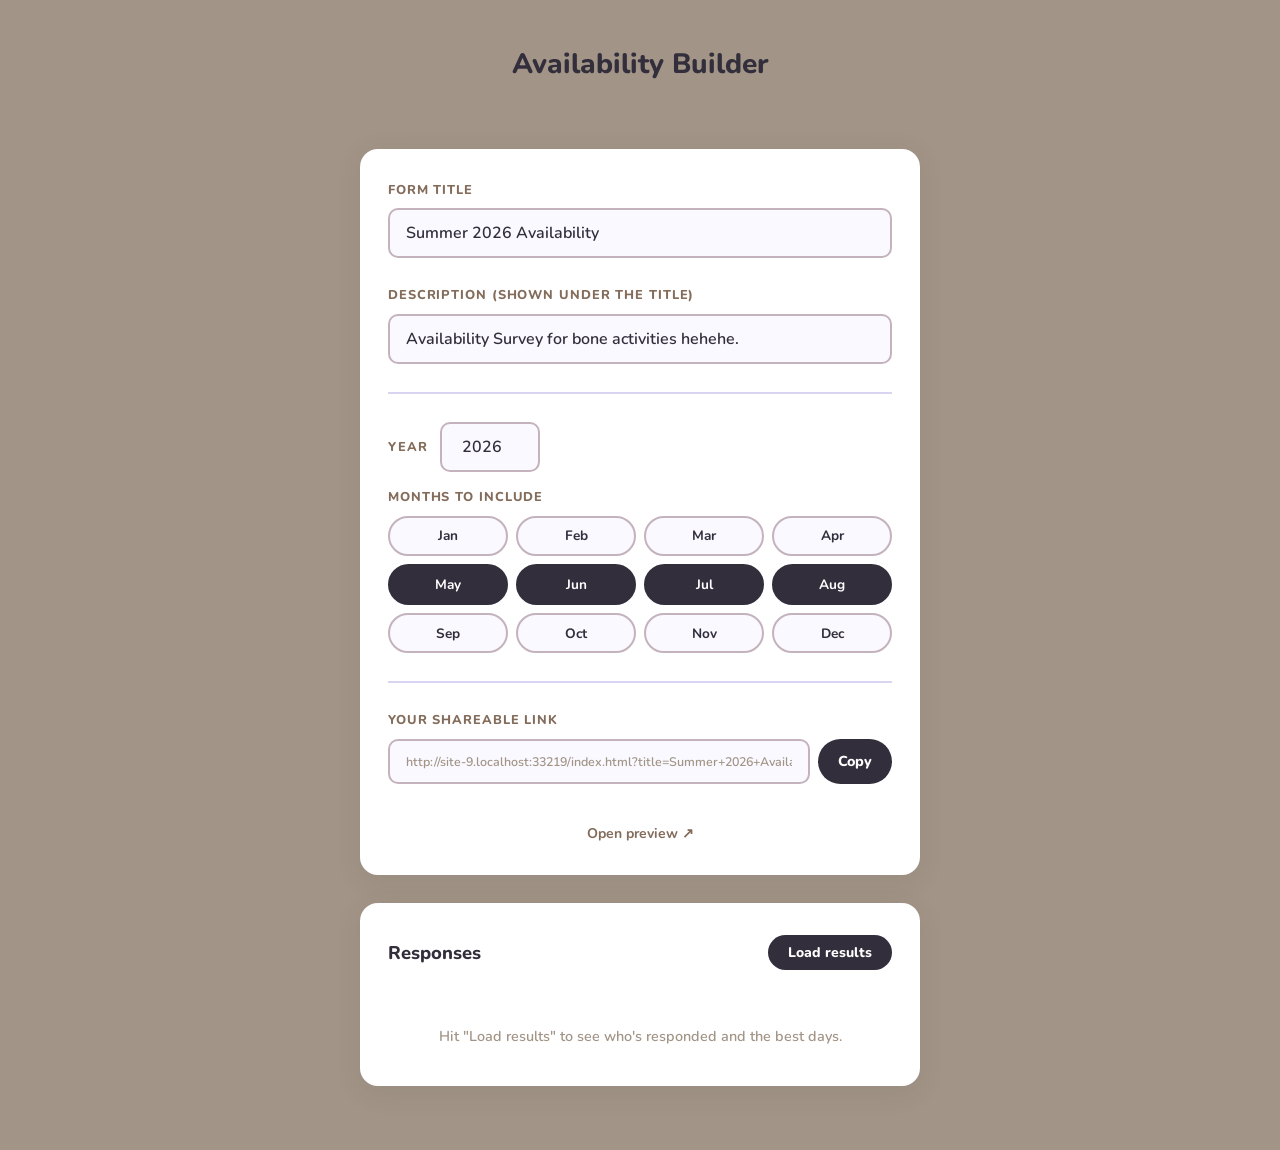
==== commit cb865d93: "better admin" ====
--- a/admin.html
+++ b/admin.html
@@ -18,19 +18,15 @@
 
     <!-- Link builder card -->
     <div class="admin-card">
-
       <div class="admin-section">
         <span class="section-label">Form title</span>
         <input type="text" id="input-title" value="Summer 2026 Availability" placeholder="e.g. Summer 2026 Availability" />
       </div>
-
       <div class="admin-section">
         <span class="section-label">Description (shown under the title)</span>
         <input type="text" id="input-subtitle" value="Availability Survey for bone activities hehehe." placeholder="Short instruction for your respondents" />
       </div>
-
       <hr class="divider" />
-
       <div class="admin-section">
         <div class="year-row">
           <span class="section-label">Year</span>
@@ -39,9 +35,7 @@
         <span class="section-label">Months to include</span>
         <div class="month-grid" id="month-grid"></div>
       </div>
-
       <hr class="divider" />
-
       <div class="admin-section">
         <span class="section-label">Your shareable link</span>
         <div class="link-row">
@@ -51,7 +45,6 @@
         <p id="copy-confirm" class="copy-confirm"></p>
         <a id="open-preview" class="open-preview" href="#" target="_blank">Open preview ↗</a>
       </div>
-
     </div>
 
     <!-- Results card -->
@@ -67,26 +60,50 @@
 
       <div class="results-content" id="results-content">
 
-        <div class="stat-row">
+        <!-- Single stat -->
+        <div class="stat-single">
           <div class="stat-box">
             <div class="stat-num" id="stat-responses">—</div>
             <div class="stat-lbl">Responses</div>
           </div>
-          <div class="stat-box">
-            <div class="stat-num" id="stat-best-day">—</div>
-            <div class="stat-lbl">Best day</div>
-          </div>
-          <div class="stat-box">
-            <div class="stat-num" id="stat-overlap">—</div>
-            <div class="stat-lbl">Top overlap</div>
-          </div>
         </div>
-
-        <span class="results-section-label">Top days</span>
-        <div class="bar-list" id="bar-list"></div>
 
         <hr class="divider" />
 
+        <!-- Calendar view -->
+        <span class="results-section-label">Availability by month</span>
+        <div class="month-nav">
+          <button class="nav-btn" id="cal-prev">&#8592;</button>
+          <span class="month-nav-title" id="cal-month-title"></span>
+          <button class="nav-btn" id="cal-next">&#8594;</button>
+        </div>
+        <div class="cal-day-headers">
+          <div class="day-hdr">Su</div><div class="day-hdr">Mo</div>
+          <div class="day-hdr">Tu</div><div class="day-hdr">We</div>
+          <div class="day-hdr">Th</div><div class="day-hdr">Fr</div>
+          <div class="day-hdr">Sa</div>
+        </div>
+        <div class="results-cal-grid" id="results-cal-grid"></div>
+
+        <div class="cal-legend">
+          <div class="legend-item"><div class="legend-swatch" style="background:var(--available)"></div><div class="legend-lbl">Everyone</div></div>
+          <div class="legend-item"><div class="legend-swatch" style="background:#c5ebd6"></div><div class="legend-lbl">Most</div></div>
+          <div class="legend-item"><div class="legend-swatch" style="background:#e8f8ef"></div><div class="legend-lbl">Some</div></div>
+          <div class="legend-item"><div class="legend-swatch" style="background:#f7f5ff"></div><div class="legend-lbl">Nobody</div></div>
+        </div>
+
+        <!-- Day detail panel (shown on date click) -->
+        <div class="day-detail" id="day-detail">
+          <div class="day-detail-header">
+            <span class="day-detail-title" id="day-detail-title"></span>
+            <button class="day-detail-close" id="day-detail-close">&#10005;</button>
+          </div>
+          <div class="day-detail-names" id="day-detail-names"></div>
+        </div>
+
+        <hr class="divider" />
+
+        <!-- Who responded -->
         <span class="results-section-label">Who responded</span>
         <div class="person-list" id="person-list"></div>
 
@@ -94,7 +111,6 @@
     </div>
 
   </div>
-
   <script src="admin.js"></script>
 </body>
 </html>
--- a/styles/admin.css
+++ b/styles/admin.css
@@ -1,16 +1,7 @@
 /* ── Admin layout ── */
 body { padding: 1.5rem 1rem 4rem; }
-
-.admin-wrap {
-  max-width: 560px;
-  margin: 0 auto;
-}
-
-.admin-header {
-  text-align: center;
-  padding: 1.5rem 0 0.25rem;
-}
-
+.admin-wrap { max-width: 560px; margin: 0 auto; }
+.admin-header { text-align: center; padding: 1.5rem 0 0.25rem; }
 .admin-header h1 { font-size: 1.75rem; }
 .admin-header p  { margin-top: 0.35rem; }
 
@@ -51,29 +42,17 @@
   transition: border-color 0.2s;
   box-sizing: border-box;
 }
-
 .admin-card input[type="text"]:focus,
 .admin-card input[type="number"]:focus { border-color: var(--olive-wood); }
-
 .admin-card input::placeholder { color: var(--thistle); font-weight: 400; }
 
 /* ── Year row ── */
-.year-row {
-  display: flex;
-  align-items: center;
-  gap: 0.75rem;
-  margin-bottom: 1rem;
-}
-
+.year-row { display: flex; align-items: center; gap: 0.75rem; margin-bottom: 1rem; }
 .year-row .section-label { margin: 0; white-space: nowrap; }
 .year-row input[type="number"] { width: 100px; text-align: center; }
 
 /* ── Month pills ── */
-.month-grid {
-  display: grid;
-  grid-template-columns: repeat(4, 1fr);
-  gap: 8px;
-}
+.month-grid { display: grid; grid-template-columns: repeat(4, 1fr); gap: 8px; }
 
 .month-pill {
   padding: 0.55rem 0.25rem;
@@ -90,28 +69,12 @@
   user-select: none;
   -webkit-user-select: none;
 }
-
 .month-pill:hover:not(.selected) { border-color: var(--olive-wood); }
-
-.month-pill.selected {
-  background: var(--shadow-grey);
-  border-color: var(--shadow-grey);
-  color: var(--white);
-}
+.month-pill.selected { background: var(--shadow-grey); border-color: var(--shadow-grey); color: var(--white); }
 
 /* ── Link row ── */
-.link-row {
-  display: flex;
-  gap: 0.5rem;
-  align-items: stretch;
-}
-
-.link-row input[type="text"] {
-  flex: 1;
-  font-size: 0.78rem;
-  color: var(--dusty-taupe);
-  cursor: default;
-}
+.link-row { display: flex; gap: 0.5rem; align-items: stretch; }
+.link-row input[type="text"] { flex: 1; font-size: 0.78rem; color: var(--dusty-taupe); cursor: default; }
 
 .btn-copy {
   padding: 0 1.25rem;
@@ -126,50 +89,16 @@
   white-space: nowrap;
   transition: opacity 0.2s;
 }
-
 .btn-copy:hover { opacity: 0.82; }
 
-.copy-confirm {
-  text-align: center;
-  font-size: 0.875rem;
-  font-weight: 700;
-  color: #4fa876;
-  min-height: 1.4em;
-  margin-top: 0.5rem;
-}
-
-.open-preview {
-  display: block;
-  text-align: center;
-  margin-top: 0.75rem;
-  font-size: 0.875rem;
-  font-weight: 700;
-  color: var(--olive-wood);
-  text-decoration: none;
-}
-
+.copy-confirm { text-align: center; font-size: 0.875rem; font-weight: 700; color: #4fa876; min-height: 1.4em; margin-top: 0.5rem; }
+.open-preview { display: block; text-align: center; margin-top: 0.75rem; font-size: 0.875rem; font-weight: 700; color: var(--olive-wood); text-decoration: none; }
 .open-preview:hover { text-decoration: underline; }
-
-.divider {
-  border: none;
-  border-top: 2px solid var(--lavender);
-  margin: 1.75rem 0;
-}
+.divider { border: none; border-top: 2px solid var(--lavender); margin: 1.75rem 0; }
 
 /* ── Results header ── */
-.results-header {
-  display: flex;
-  align-items: center;
-  justify-content: space-between;
-  margin-bottom: 1.5rem;
-}
-
-.results-header h2 {
-  font-size: 1.15rem;
-  font-weight: 800;
-  color: var(--shadow-grey);
-  margin: 0;
-}
+.results-header { display: flex; align-items: center; justify-content: space-between; margin-bottom: 1.5rem; }
+.results-header h2 { font-size: 1.15rem; font-weight: 800; color: var(--shadow-grey); margin: 0; }
 
 .btn-load {
   padding: 0.5rem 1.25rem;
@@ -183,43 +112,24 @@
   cursor: pointer;
   transition: opacity 0.2s;
 }
-
 .btn-load:hover { opacity: 0.82; }
 .btn-load:disabled { opacity: 0.45; cursor: default; }
 
-/* ── Stat boxes ── */
-.stat-row {
-  display: grid;
-  grid-template-columns: repeat(3, 1fr);
-  gap: 10px;
-  margin-bottom: 1.75rem;
-}
-
+/* ── Single stat ── */
+.stat-single { margin-bottom: 1.75rem; }
 .stat-box {
   background: #faf9ff;
   border: 2px solid var(--lavender);
   border-radius: var(--radius-sm);
   padding: 1rem 0.5rem;
   text-align: center;
-}
-
-.stat-box .stat-num {
-  font-size: 1.5rem;
-  font-weight: 800;
-  color: var(--shadow-grey);
-  line-height: 1;
-}
-
-.stat-box .stat-lbl {
-  font-size: 0.68rem;
-  font-weight: 800;
-  color: var(--olive-wood);
-  text-transform: uppercase;
-  letter-spacing: 0.07em;
-  margin-top: 0.35rem;
-}
-
-/* ── Bar chart ── */
+  display: inline-block;
+  min-width: 120px;
+}
+.stat-box .stat-num { font-size: 1.5rem; font-weight: 800; color: var(--shadow-grey); line-height: 1; }
+.stat-box .stat-lbl { font-size: 0.68rem; font-weight: 800; color: var(--olive-wood); text-transform: uppercase; letter-spacing: 0.07em; margin-top: 0.35rem; }
+
+/* ── Results section label ── */
 .results-section-label {
   font-size: 0.72rem;
   font-weight: 800;
@@ -230,124 +140,155 @@
   margin-bottom: 0.9rem;
 }
 
-.bar-list {
+/* ── Calendar nav ── */
+.month-nav { display: flex; align-items: center; justify-content: space-between; margin-bottom: 1rem; }
+.month-nav-title { font-size: 1rem; font-weight: 800; color: var(--shadow-grey); }
+
+.nav-btn {
+  width: 32px; height: 32px; border-radius: 50%;
+  border: 2px solid var(--lavender);
+  background: #faf9ff;
+  cursor: pointer; font-size: 1rem; font-weight: 800;
+  color: var(--shadow-grey);
+  display: flex; align-items: center; justify-content: center;
+  transition: background 0.15s, border-color 0.15s;
+}
+.nav-btn:hover { background: var(--lavender); }
+.nav-btn:disabled { opacity: 0.3; cursor: default; }
+
+/* ── Calendar grid ── */
+.cal-day-headers { display: grid; grid-template-columns: repeat(7, 1fr); margin-bottom: 5px; }
+.day-hdr { text-align: center; font-size: 0.65rem; font-weight: 800; color: var(--dusty-taupe); text-transform: uppercase; letter-spacing: 0.05em; padding-bottom: 4px; }
+
+.results-cal-grid { display: grid; grid-template-columns: repeat(7, 1fr); gap: 5px; margin-bottom: 1rem; }
+
+.rcal-cell {
+  aspect-ratio: 1; border-radius: 8px;
+  display: flex; flex-direction: column;
+  align-items: center; justify-content: center;
+  cursor: pointer;
+  transition: transform 0.1s, outline 0.1s;
+  outline: 2px solid transparent;
+}
+.rcal-cell:hover { transform: scale(1.1); }
+.rcal-cell.empty { background: transparent; pointer-events: none; }
+.rcal-cell.shade-all  { background: var(--available); }
+.rcal-cell.shade-most { background: #c5ebd6; }
+.rcal-cell.shade-some { background: #e8f8ef; }
+.rcal-cell.shade-none { background: #f7f5ff; }
+.rcal-cell.selected-day { outline: 2px solid var(--shadow-grey); transform: scale(1.1); }
+
+.rcal-num { font-size: 0.78rem; font-weight: 700; color: var(--shadow-grey); line-height: 1; }
+.rcal-cell.shade-all .rcal-num { color: #1a4d35; }
+
+.rcal-dots { display: flex; gap: 2px; margin-top: 3px; }
+.rcal-dot { width: 5px; height: 5px; border-radius: 50%; background: var(--available-dark); }
+.rcal-cell.shade-all .rcal-dot { background: #1a4d35; }
+
+/* ── Legend ── */
+.cal-legend { display: flex; gap: 14px; flex-wrap: wrap; margin-bottom: 1rem; }
+.legend-item { display: flex; align-items: center; gap: 5px; }
+.legend-swatch { width: 13px; height: 13px; border-radius: 4px; flex-shrink: 0; }
+.legend-lbl { font-size: 0.7rem; font-weight: 700; color: var(--dusty-taupe); }
+
+/* ── Day detail panel ── */
+.day-detail {
+  display: none;
+  background: #faf9ff;
+  border: 2px solid var(--lavender);
+  border-radius: var(--radius-sm);
+  padding: 1rem 1.25rem;
+  margin-bottom: 1rem;
+  animation: slideIn 0.2s ease;
+}
+.day-detail.visible { display: block; }
+
+@keyframes slideIn {
+  from { opacity: 0; transform: translateY(-6px); }
+  to   { opacity: 1; transform: translateY(0); }
+}
+
+.day-detail-header {
   display: flex;
-  flex-direction: column;
-  gap: 9px;
-  margin-bottom: 1.75rem;
-}
-
-.bar-row { display: flex; align-items: center; gap: 10px; }
-
-.bar-date {
-  font-size: 0.8rem;
+  align-items: center;
+  justify-content: space-between;
+  margin-bottom: 0.75rem;
+}
+
+.day-detail-title {
+  font-size: 0.9rem;
+  font-weight: 800;
+  color: var(--shadow-grey);
+}
+
+.day-detail-close {
+  background: none;
+  border: none;
+  cursor: pointer;
+  font-size: 0.85rem;
+  color: var(--thistle);
+  font-weight: 800;
+  line-height: 1;
+  padding: 0;
+  transition: color 0.15s;
+}
+.day-detail-close:hover { color: var(--shadow-grey); }
+
+.day-detail-names { display: flex; flex-direction: column; gap: 6px; }
+
+.detail-person {
+  display: flex;
+  align-items: center;
+  gap: 10px;
+}
+
+.detail-avatar {
+  width: 28px; height: 28px; border-radius: 50%;
+  background: var(--lavender);
+  display: flex; align-items: center; justify-content: center;
+  font-size: 0.68rem; font-weight: 800;
+  color: var(--shadow-grey);
+  flex-shrink: 0; text-transform: uppercase;
+}
+
+.detail-name {
+  font-size: 0.88rem;
   font-weight: 700;
   color: var(--shadow-grey);
-  width: 54px;
-  flex-shrink: 0;
-}
-
-.bar-track {
-  flex: 1;
-  height: 10px;
-  background: var(--lavender);
-  border-radius: 999px;
-  overflow: hidden;
-}
-
-.bar-fill {
-  height: 100%;
-  border-radius: 999px;
-  background: var(--available-dark);
-  transition: width 0.5s ease;
-}
-
-.bar-fill.top { background: var(--shadow-grey); }
-
-.bar-count {
-  font-size: 0.8rem;
-  font-weight: 800;
-  color: var(--shadow-grey);
-  width: 18px;
-  text-align: right;
-  flex-shrink: 0;
+}
+
+.detail-empty {
+  font-size: 0.85rem;
+  font-weight: 600;
+  color: var(--dusty-taupe);
 }
 
 /* ── People list ── */
 .person-list { display: flex; flex-direction: column; }
-
-.person-row {
-  display: flex;
-  align-items: center;
-  gap: 12px;
-  padding: 0.7rem 0;
-  border-bottom: 1px solid var(--lavender);
-}
-
+.person-row { display: flex; align-items: center; gap: 12px; padding: 0.7rem 0; border-bottom: 1px solid var(--lavender); }
 .person-row:last-child { border-bottom: none; }
 
 .avatar {
-  width: 34px;
-  height: 34px;
-  border-radius: 50%;
+  width: 34px; height: 34px; border-radius: 50%;
   background: var(--lavender);
-  display: flex;
-  align-items: center;
-  justify-content: center;
-  font-size: 0.72rem;
-  font-weight: 800;
-  color: var(--shadow-grey);
-  flex-shrink: 0;
-  text-transform: uppercase;
-}
-
-.avatar.top {
-  background: var(--shadow-grey);
-  color: var(--white);
-}
+  display: flex; align-items: center; justify-content: center;
+  font-size: 0.72rem; font-weight: 800; color: var(--shadow-grey);
+  flex-shrink: 0; text-transform: uppercase;
+}
+.avatar.top { background: var(--shadow-grey); color: var(--white); }
 
 .person-info { flex: 1; min-width: 0; }
-
-.person-name {
-  font-size: 0.92rem;
-  font-weight: 700;
-  color: var(--shadow-grey);
-  white-space: nowrap;
-  overflow: hidden;
-  text-overflow: ellipsis;
-}
-
-.person-sub {
-  font-size: 0.75rem;
-  font-weight: 600;
-  color: var(--dusty-taupe);
-  margin-top: 1px;
-}
+.person-name { font-size: 0.92rem; font-weight: 700; color: var(--shadow-grey); white-space: nowrap; overflow: hidden; text-overflow: ellipsis; }
+.person-sub  { font-size: 0.75rem; font-weight: 600; color: var(--dusty-taupe); margin-top: 1px; }
 
 .person-badge {
-  font-size: 0.72rem;
-  font-weight: 800;
-  padding: 0.25rem 0.75rem;
-  border-radius: 999px;
-  background: #eef7f2;
-  color: var(--available-dark);
-  white-space: nowrap;
-  flex-shrink: 0;
-}
-
-.person-badge.zero {
-  background: #f5f3f7;
-  color: var(--thistle);
+  font-size: 0.72rem; font-weight: 800;
+  padding: 0.25rem 0.75rem; border-radius: 999px;
+  background: #f5f3f7; color: var(--dusty-taupe);
+  white-space: nowrap; flex-shrink: 0;
 }
 
 /* ── Placeholder ── */
-.results-placeholder {
-  text-align: center;
-  padding: 2rem 0 0.5rem;
-  color: var(--dusty-taupe);
-  font-size: 0.9rem;
-  font-weight: 600;
-}
-
+.results-placeholder { text-align: center; padding: 2rem 0 0.5rem; color: var(--dusty-taupe); font-size: 0.9rem; font-weight: 600; }
 .results-content { display: none; }
 .results-content.visible { display: block; }
